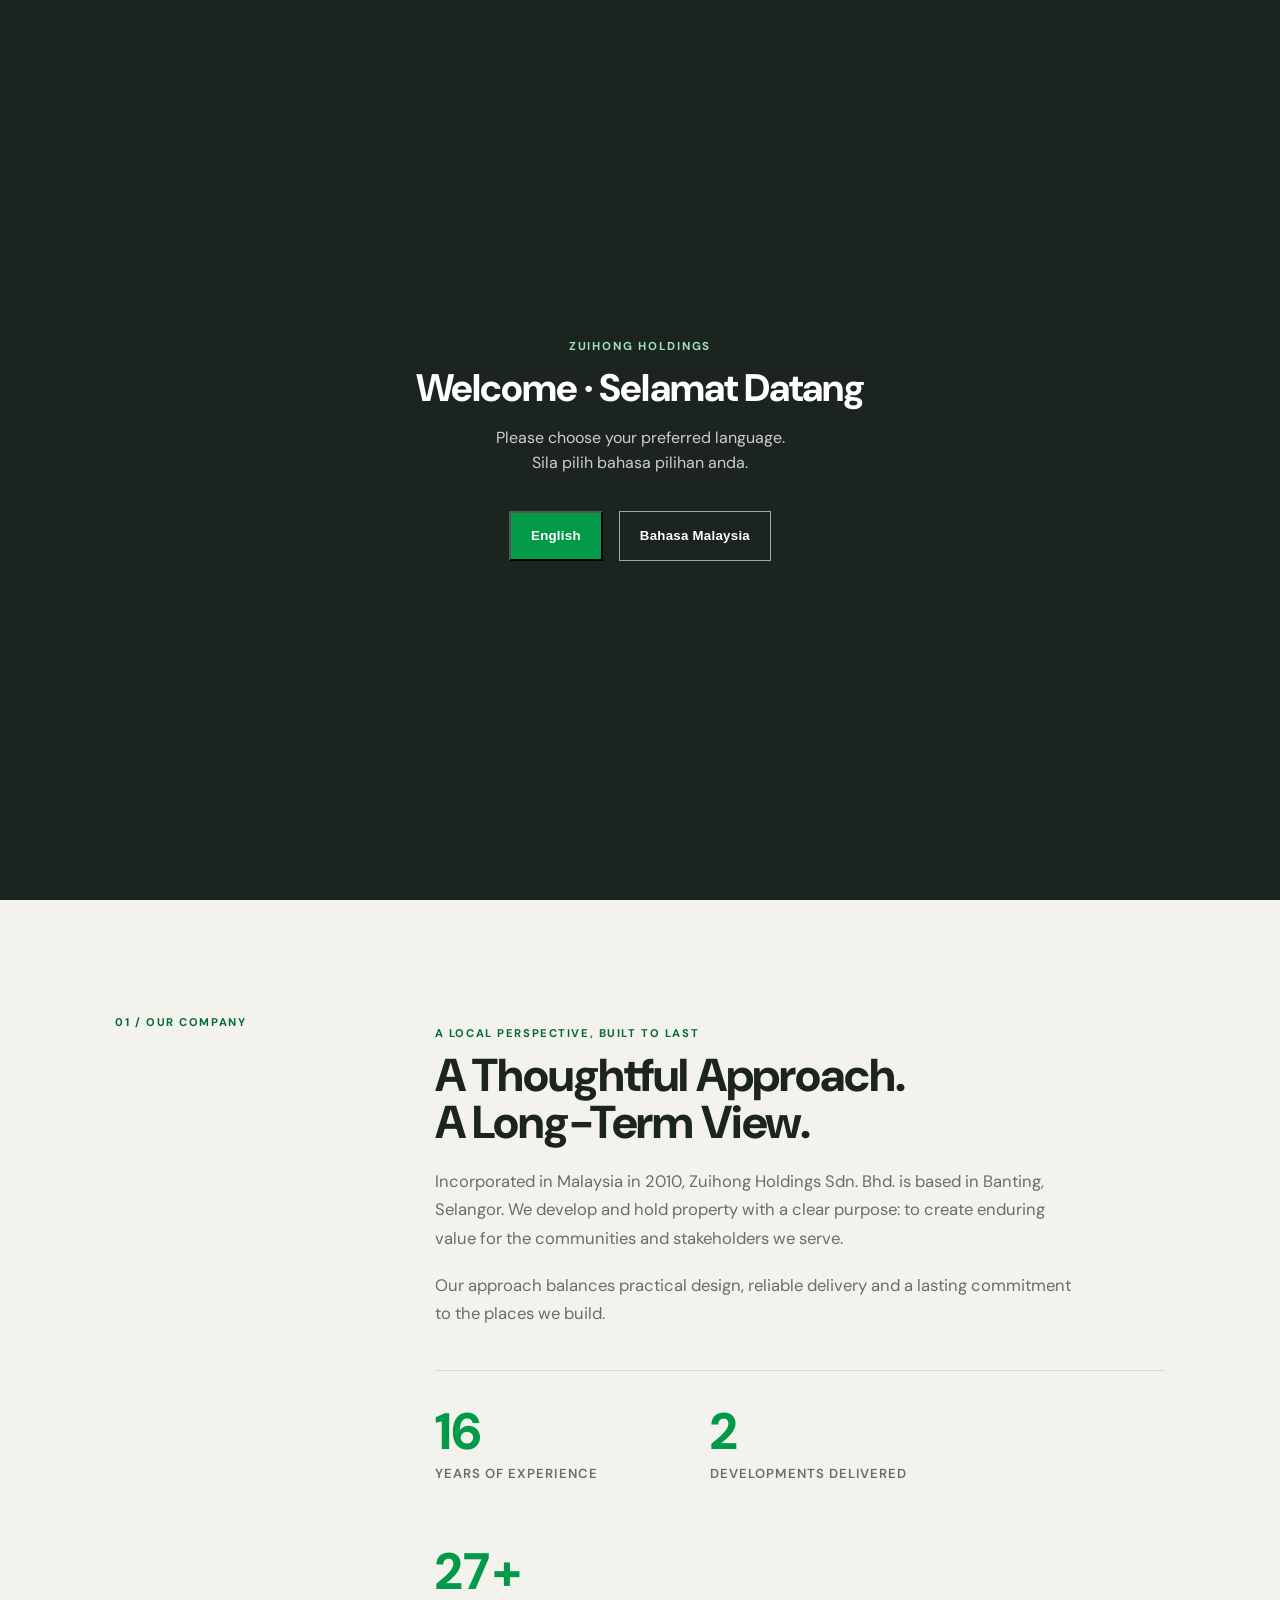
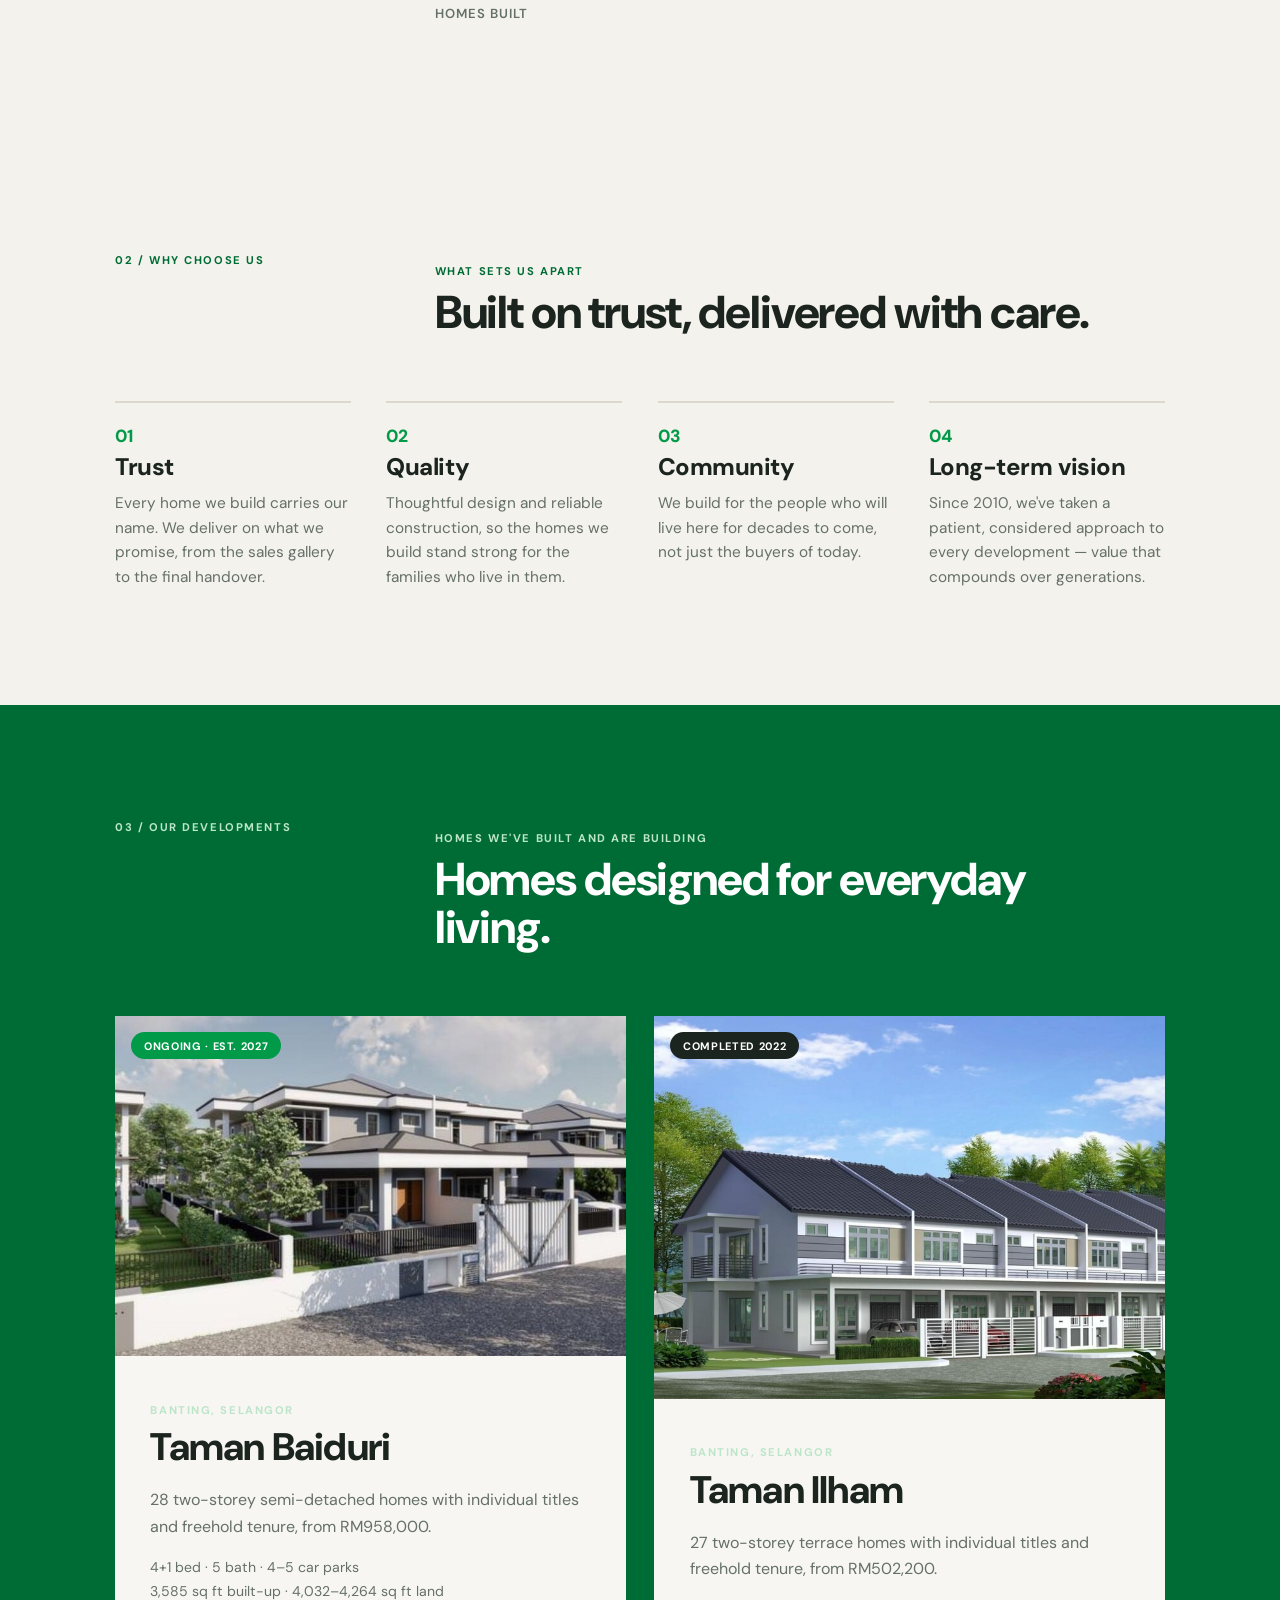
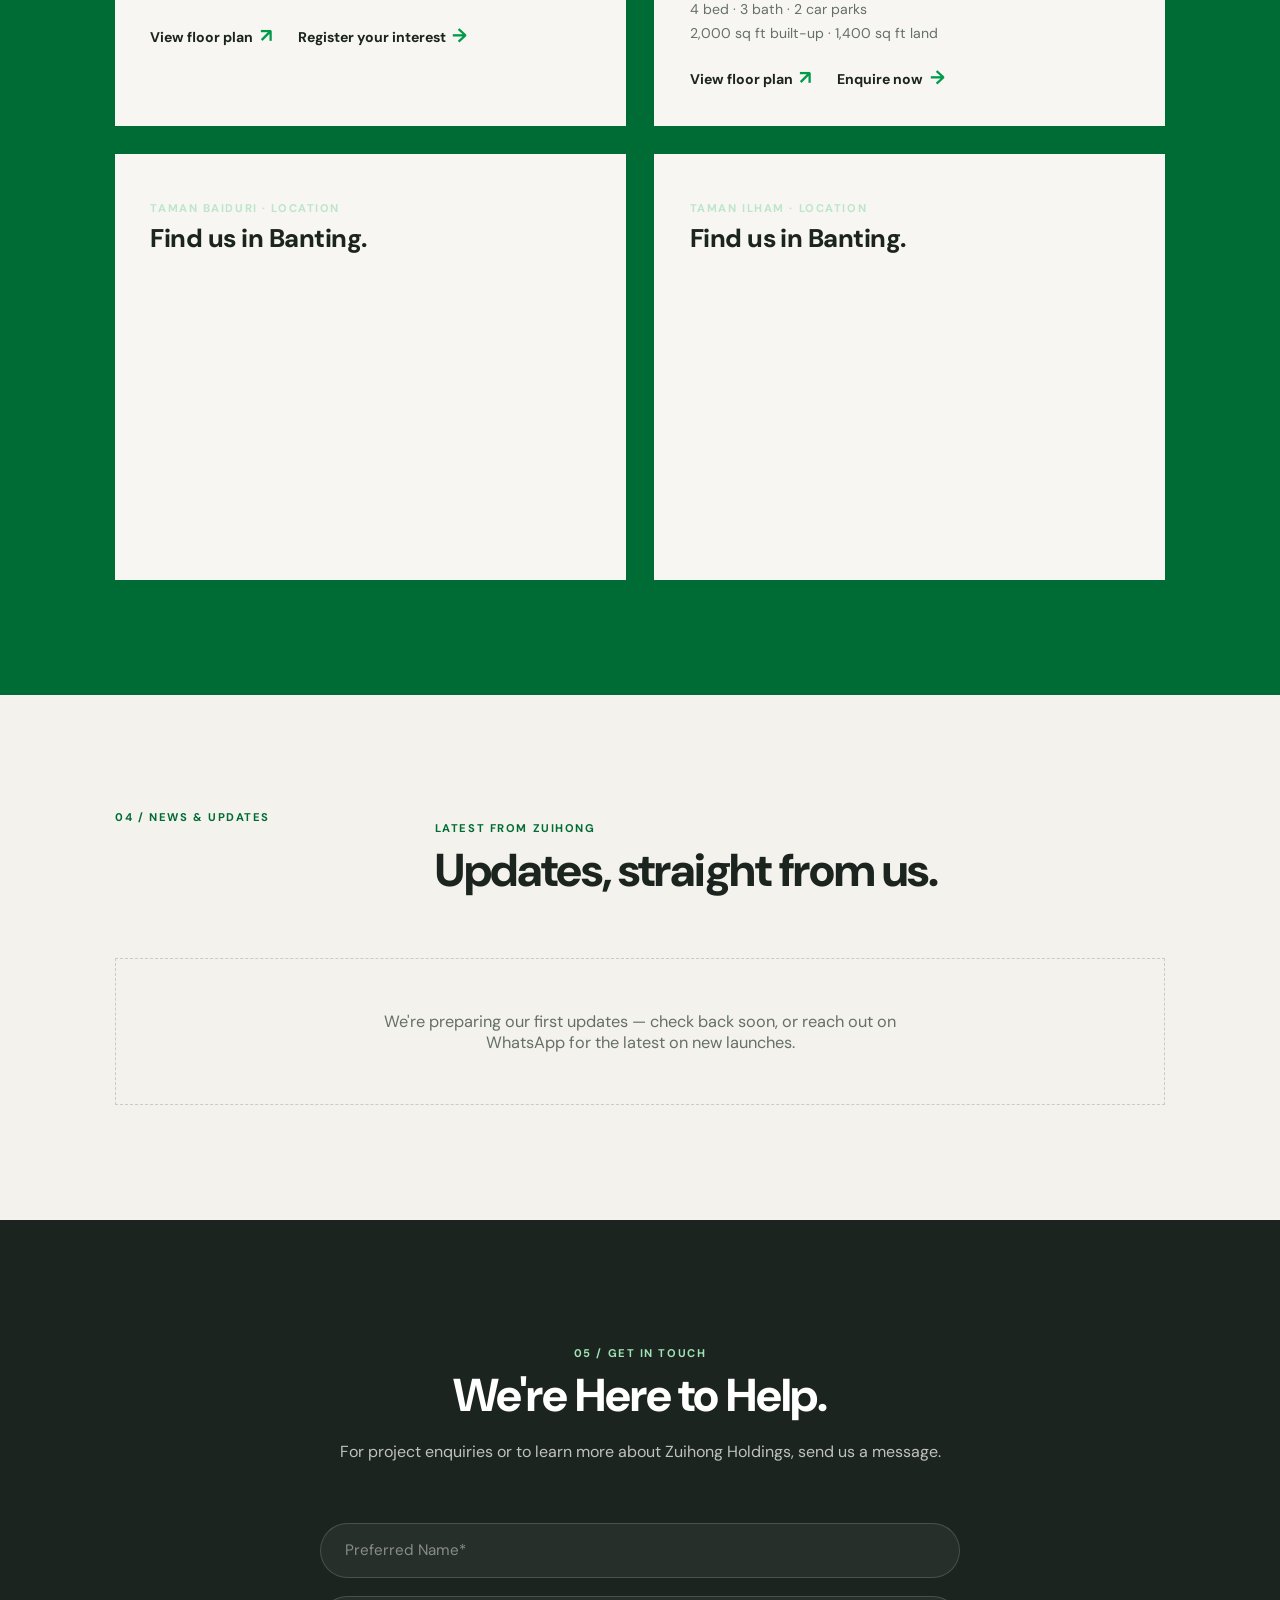
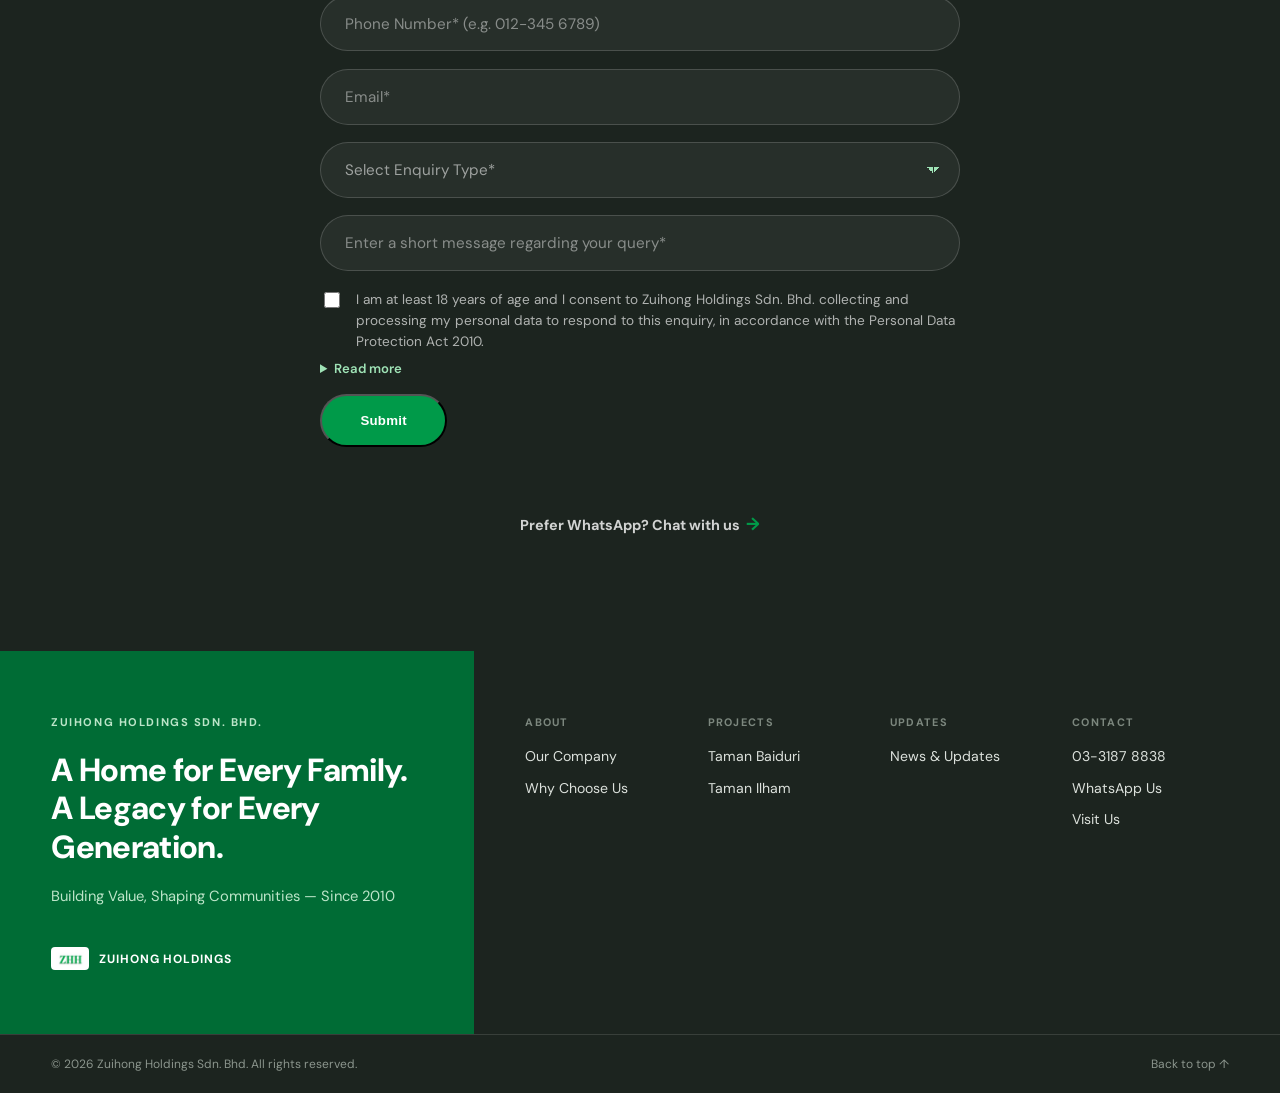
==== index.html @ 781547bd "Trim Banting from hero eyebrow, add Sdn Bhd to intro Co-Authored-By: Claude Sonnet 5 <noreply@anthro" ====
<!doctype html>
<html lang="en">
  <head>
    <meta charset="UTF-8" />
    <meta name="viewport" content="width=device-width, initial-scale=1.0" />
    <meta name="description" content="Zuihong Holdings Sdn. Bhd. — property development and investment holding in Banting, Selangor." />
    <title>Zuihong Holdings | Building Value, Shaping Communities</title>
    <link rel="preconnect" href="https://fonts.googleapis.com" />
    <link rel="preconnect" href="https://fonts.gstatic.com" crossorigin />
    <link href="https://fonts.googleapis.com/css2?family=DM+Sans:wght@400;500;600;700;800;900&display=swap" rel="stylesheet" />
    <link rel="stylesheet" href="styles.css" />
  </head>
  <body>
    <a class="skip-link" href="#main">Skip to content</a>

    <div id="lang-gate" class="lang-gate" hidden>
      <div class="lang-gate-box">
        <p class="lang-gate-eyebrow">Zuihong Holdings</p>
        <h2 class="lang-gate-title">Welcome · Selamat Datang</h2>
        <p class="lang-gate-sub">Please choose your preferred language.<br />Sila pilih bahasa pilihan anda.</p>
        <div class="lang-gate-actions">
          <button type="button" class="button button-solid" data-lang="en">English</button>
          <button type="button" class="button button-outline" data-lang="ms">Bahasa Malaysia</button>
        </div>
      </div>
    </div>

    <header class="site-header">
      <a class="brand" href="#home" aria-label="Zuihong Holdings home">
        <img src="zhh-logo.png" alt="ZHH" />
        <span>Zuihong Holdings<br /><small>Sdn. Bhd.</small></span>
      </a>
      <button class="menu-toggle" aria-label="Open navigation" aria-expanded="false">☰</button>
      <nav aria-label="Primary navigation">
        <a href="#about" data-i18n="nav.about">About</a>
        <a href="#why-us" data-i18n="nav.whyUs">Why Us</a>
        <a href="#projects" data-i18n="nav.projects">Projects</a>
        <a href="#news" data-i18n="nav.news">News</a>
        <a href="#contact" data-i18n="nav.contact">Contact</a>
        <div class="lang-switch" role="group" aria-label="Language">
          <button type="button" class="lang-btn is-active" data-lang="en">EN</button>
          <button type="button" class="lang-btn" data-lang="ms">BM</button>
        </div>
      </nav>
    </header>

    <main id="main">
      <section class="hero" id="home">
        <div class="hero-slides" aria-hidden="true"></div>
        <div class="hero-scrim"></div>
        <div class="hero-copy">
          <p class="eyebrow" data-i18n="hero.eyebrow">Selangor · Established 2010</p>
          <h1 data-i18n="hero.title">Building Value.<br />Shaping Communities.<br /><em>For Generations.</em></h1>
          <p class="intro" data-i18n="hero.intro">Zuihong Holdings Sdn Bhd is a Malaysian property development and investment holding company focused on places people are proud to call home.</p>
          <div class="hero-actions">
            <a class="button button-solid" href="#projects" data-i18n="hero.discoverMore">Discover more</a>
            <a class="text-link text-link-light" href="#contact" data-i18n="hero.talkToUs">Talk to us <span>→</span></a>
          </div>
        </div>
        <div class="hero-dots" role="tablist" aria-label="Hero slides"></div>
      </section>

      <section class="about section" id="about">
        <div class="section-label" data-i18n="about.sectionLabel">01 / Our company</div>
        <div class="about-content reveal">
          <p class="eyebrow" data-i18n="about.eyebrow">A local perspective, built to last</p>
          <h2 data-i18n="about.title">A Thoughtful Approach.<br />A Long-Term View.</h2>
          <div class="body-copy">
            <p data-i18n="about.p1">Incorporated in Malaysia in 2010, Zuihong Holdings Sdn. Bhd. is based in Banting, Selangor. We develop and hold property with a clear purpose: to create enduring value for the communities and stakeholders we serve.</p>
            <p data-i18n="about.p2">Our approach balances practical design, reliable delivery and a lasting commitment to the places we build.</p>
          </div>
          <div class="stats reveal">
            <div class="stat">
              <span class="stat-number" data-count-from="2010">0</span>
              <p data-i18n="stats.years">Years of experience</p>
            </div>
            <div class="stat">
              <span class="stat-number" data-target="2"></span>
              <p data-i18n="stats.developments">Developments delivered</p>
            </div>
            <div class="stat">
              <span class="stat-number" data-target="27">0</span><span class="stat-suffix">+</span>
              <p data-i18n="stats.homes">Homes built</p>
            </div>
          </div>
        </div>
      </section>

      <section class="why-us section" id="why-us">
        <div class="section-heading">
          <div class="section-label" data-i18n="whyUs.sectionLabel">02 / Why choose us</div>
          <div><p class="eyebrow" data-i18n="whyUs.eyebrow">What sets us apart</p><h2 data-i18n="whyUs.title">Built on trust, delivered with care.</h2></div>
        </div>
        <div class="pillars">
          <article class="pillar reveal">
            <span class="pillar-index">01</span>
            <h3 data-i18n="pillar.trust.title">Trust</h3>
            <p data-i18n="pillar.trust.desc">Every home we build carries our name. We deliver on what we promise, from the sales gallery to the final handover.</p>
          </article>
          <article class="pillar reveal">
            <span class="pillar-index">02</span>
            <h3 data-i18n="pillar.quality.title">Quality</h3>
            <p data-i18n="pillar.quality.desc">Thoughtful design and reliable construction, so the homes we build stand strong for the families who live in them.</p>
          </article>
          <article class="pillar reveal">
            <span class="pillar-index">03</span>
            <h3 data-i18n="pillar.community.title">Community</h3>
            <p data-i18n="pillar.community.desc">We build for the people who will live here for decades to come, not just the buyers of today.</p>
          </article>
          <article class="pillar reveal">
            <span class="pillar-index">04</span>
            <h3 data-i18n="pillar.vision.title">Long-term vision</h3>
            <p data-i18n="pillar.vision.desc">Since 2010, we've taken a patient, considered approach to every development — value that compounds over generations.</p>
          </article>
        </div>
      </section>

      <section class="projects section" id="projects">
        <div class="section-heading">
          <div class="section-label" data-i18n="projects.sectionLabel">03 / Our developments</div>
          <div><p class="eyebrow" data-i18n="projects.eyebrow">Homes we've built and are building</p><h2 data-i18n="projects.title">Homes designed for everyday living.</h2></div>
        </div>
        <div class="project-grid">
          <article class="project-card reveal" id="taman-baiduri">
            <div class="project-media">
              <img src="taman-baiduri-card.jpg" alt="Taman Baiduri two-storey semi-detached homes" />
              <span class="status-badge status-ongoing" data-i18n="baiduri.badge">Ongoing · Est. 2027</span>
            </div>
            <div class="project-info">
              <p class="eyebrow">Banting, Selangor</p>
              <h3>Taman Baiduri</h3>
              <p data-i18n="baiduri.desc">28 two-storey semi-detached homes with individual titles and freehold tenure, from RM958,000.</p>
              <ul class="project-specs">
                <li data-i18n="baiduri.spec1">4+1 bed · 5 bath · 4–5 car parks</li>
                <li data-i18n="baiduri.spec2">3,585 sq ft built-up · 4,032–4,264 sq ft land</li>
              </ul>
              <div class="project-links">
                <a class="text-link" href="taman-baiduri-floorplan.jpg" target="_blank" rel="noopener" data-i18n="baiduri.viewFloorPlan">View floor plan <span>↗</span></a>
                <a class="text-link" href="#contact" data-i18n="baiduri.register">Register your interest <span>→</span></a>
              </div>
            </div>
          </article>
          <article class="project-card reveal" id="taman-ilham">
            <div class="project-media">
              <img src="taman-ilham.jpg" alt="Taman Ilham two-storey terrace homes" />
              <span class="status-badge status-completed" data-i18n="ilham.badge">Completed 2022</span>
            </div>
            <div class="project-info">
              <p class="eyebrow">Banting, Selangor</p>
              <h3>Taman Ilham</h3>
              <p data-i18n="ilham.desc">27 two-storey terrace homes with individual titles and freehold tenure, from RM502,200.</p>
              <ul class="project-specs">
                <li data-i18n="ilham.spec1">4 bed · 3 bath · 2 car parks</li>
                <li data-i18n="ilham.spec2">2,000 sq ft built-up · 1,400 sq ft land</li>
              </ul>
              <div class="project-links">
                <a class="text-link" href="taman-ilham-floorplan.png" target="_blank" rel="noopener" data-i18n="ilham.viewFloorPlan">View floor plan <span>↗</span></a>
                <a class="text-link" href="#contact" data-i18n="ilham.enquire">Enquire now <span>→</span></a>
              </div>
            </div>
          </article>
        </div>
        <div class="project-locations">
          <div class="project-location reveal">
            <p class="eyebrow" data-i18n="location.baiduriLabel">Taman Baiduri · Location</p>
            <h3 data-i18n="location.findUs">Find us in Banting.</h3>
            <div class="map-embed">
              <iframe
                src="https://www.google.com/maps?q=Taman+Baiduri,+Banting,+Selangor,+Malaysia&output=embed"
                title="Map showing Taman Baiduri in Banting, Selangor"
                loading="lazy"
                referrerpolicy="no-referrer-when-downgrade"
              ></iframe>
            </div>
          </div>
          <div class="project-location reveal">
            <p class="eyebrow" data-i18n="location.ilhamLabel">Taman Ilham · Location</p>
            <h3 data-i18n="location.findUs">Find us in Banting.</h3>
            <div class="map-embed">
              <iframe
                src="https://www.google.com/maps?q=Taman+Ilham,+Banting,+Selangor,+Malaysia&output=embed"
                title="Map showing Taman Ilham in Banting, Selangor"
                loading="lazy"
                referrerpolicy="no-referrer-when-downgrade"
              ></iframe>
            </div>
          </div>
        </div>
      </section>

      <section class="news section" id="news">
        <div class="section-heading">
          <div class="section-label" data-i18n="news.sectionLabel">04 / News &amp; updates</div>
          <div><p class="eyebrow" data-i18n="news.eyebrow">Latest from Zuihong</p><h2 data-i18n="news.title">Updates, straight from us.</h2></div>
        </div>
        <div class="news-empty reveal">
          <p data-i18n="news.empty">We're preparing our first updates — check back soon, or reach out on WhatsApp for the latest on new launches.</p>
        </div>
      </section>

      <section class="contact-form-section section" id="contact">
        <div class="contact-heading reveal">
          <p class="eyebrow" data-i18n="contact.eyebrow">05 / Get in touch</p>
          <h2 data-i18n="contact.title">We're Here to Help.</h2>
          <p data-i18n="contact.p">For project enquiries or to learn more about Zuihong Holdings, send us a message.</p>
        </div>

        <form class="contact-form reveal" id="contact-form" action="https://formspree.io/f/mppzwggz" method="POST">
          <input type="text" name="_gotcha" class="form-hp" tabindex="-1" autocomplete="off" />
          <input type="hidden" name="_subject" value="New enquiry from zuihongholdings.com" />

          <input type="text" name="name" data-i18n-placeholder="form.name" placeholder="Preferred Name*" required />
          <input type="tel" name="phone" data-i18n-placeholder="form.phone" placeholder="Phone Number* (e.g. 012-345 6789)" required />
          <input type="email" name="email" data-i18n-placeholder="form.email" placeholder="Email*" required />
          <select name="enquiry_type" required>
            <option value="" disabled selected data-i18n="form.enquiryDefault">Select Enquiry Type*</option>
            <option data-i18n="form.enquiryGeneral">General Enquiry</option>
            <option>Taman Baiduri</option>
            <option>Taman Ilham</option>
            <option data-i18n="form.enquiryCareers">Careers</option>
            <option data-i18n="form.enquiryOther">Other</option>
          </select>
          <input type="text" name="message" data-i18n-placeholder="form.message" placeholder="Enter a short message regarding your query*" required />

          <label class="form-consent">
            <input type="checkbox" required />
            <span data-i18n="form.consent">I am at least 18 years of age and I consent to Zuihong Holdings Sdn. Bhd. collecting and processing my personal data to respond to this enquiry, in accordance with the Personal Data Protection Act 2010.</span>
          </label>
          <details class="form-consent-details">
            <summary data-i18n="form.readMore">Read more</summary>
            <p data-i18n="form.consentFull">Zuihong Holdings Sdn. Bhd. ("we", "us") collects the personal data you submit through this form — including your name, phone number, email address and enquiry details — solely to respond to your enquiry and, where relevant, to share updates about our developments. We do not sell or share your data with third parties for marketing purposes. You may withdraw consent or request access to, correction of, or deletion of your data at any time by contacting us via the details in this website's footer.</p>
          </details>

          <button type="submit" class="button button-solid" data-i18n="form.submit">Submit</button>
          <p class="form-status" role="status" aria-live="polite"></p>
        </form>

        <a class="whatsapp-alt" href="https://wa.me/60108396353" target="_blank" rel="noopener" data-i18n="form.preferWhatsapp">Prefer WhatsApp? Chat with us <span>→</span></a>
      </section>
    </main>
    <footer class="site-footer">
      <div class="footer-top">
        <div class="footer-brand">
          <p class="footer-eyebrow">Zuihong Holdings Sdn. Bhd.</p>
          <h2 class="footer-tagline" data-i18n="footer.tagline">A Home for Every Family.<br />A Legacy for Every Generation.</h2>
          <p class="footer-sub" data-i18n="footer.sub">Building Value, Shaping Communities — Since 2010</p>
          <div class="footer-logo">
            <img src="zhh-logo.png" alt="ZHH" />
            <span>Zuihong Holdings</span>
          </div>
        </div>
        <div class="footer-links" role="navigation" aria-label="Footer navigation">
          <div class="footer-col">
            <p class="footer-col-title" data-i18n="footer.col.about">About</p>
            <a href="#about" data-i18n="footer.link.company">Our Company</a>
            <a href="#why-us" data-i18n="footer.link.whyUs">Why Choose Us</a>
          </div>
          <div class="footer-col">
            <p class="footer-col-title" data-i18n="footer.col.projects">Projects</p>
            <a href="#taman-baiduri">Taman Baiduri</a>
            <a href="#taman-ilham">Taman Ilham</a>
          </div>
          <div class="footer-col">
            <p class="footer-col-title" data-i18n="footer.col.updates">Updates</p>
            <a href="#news" data-i18n="footer.link.news">News &amp; Updates</a>
          </div>
          <div class="footer-col">
            <p class="footer-col-title" data-i18n="footer.col.contact">Contact</p>
            <a href="tel:+60331878838">03-3187 8838</a>
            <a href="https://wa.me/60108396353" target="_blank" rel="noopener" data-i18n="footer.link.whatsapp">WhatsApp Us</a>
            <a href="https://www.google.com/maps/search/?api=1&query=49A%2C+Jalan+Mulia%2C+Taman+Mulia%2C+42700+Banting%2C+Selangor" target="_blank" rel="noopener" data-i18n="footer.link.visit">Visit Us</a>
          </div>
        </div>
      </div>
      <div class="footer-bottom">
        <span>© <span id="year"></span> <span data-i18n="footer.rights">Zuihong Holdings Sdn. Bhd. All rights reserved.</span></span>
        <a href="#home" data-i18n="footer.backToTop">Back to top ↑</a>
      </div>
    </footer>
    <script src="translations.js"></script>
    <script src="script.js"></script>
  </body>
</html>
---- styles.css ----
:root { --green: #009a49; --deep-green: #006c35; --ink: #1c241f; --muted: #657068; --cream: #f4f2ec; --white: #fff; }
* { box-sizing: border-box; }
html { scroll-behavior: smooth; }
body { margin: 0; color: var(--ink); background: var(--cream); font-family: "DM Sans", sans-serif; }
a { color: inherit; text-decoration: none; }
.skip-link { position: fixed; left: 1rem; top: -5rem; background: var(--ink); color: white; padding: .75rem; z-index: 10; } .skip-link:focus { top: 1rem; }
.lang-gate { position: fixed; inset: 0; z-index: 100; display: flex; align-items: center; justify-content: center; padding: 1.4rem; background: var(--ink); opacity: 1; transition: opacity .3s ease; }
.lang-gate[hidden] { display: none; }
.lang-gate.is-hidden { opacity: 0; pointer-events: none; }
.lang-gate-box { width: 100%; max-width: 460px; text-align: center; color: white; }
.lang-gate-eyebrow { text-transform: uppercase; font-size: .72rem; letter-spacing: .16em; font-weight: 700; color: #9fe3b6; margin: 0 0 .9rem; }
.lang-gate-title { font-family: "DM Sans", sans-serif; font-weight: 800; font-size: clamp(1.8rem, 4vw, 2.4rem); margin: 0 0 1rem; }
.lang-gate-sub { color: rgba(255, 255, 255, .78); line-height: 1.6; margin: 0 0 2.2rem; }
.lang-gate-actions { display: flex; flex-wrap: wrap; gap: 1rem; justify-content: center; }
.lang-gate .button-outline { color: white; border-color: rgba(255, 255, 255, .6); }
.lang-gate .button-outline:hover { background: white; color: var(--ink); }
.site-header { height: 88px; display: flex; align-items: center; justify-content: space-between; padding: 0 clamp(1.4rem, 5vw, 5.5rem); background: var(--cream); }
.brand { display: flex; align-items: center; gap: .72rem; text-transform: uppercase; font-size: .75rem; font-weight: 700; line-height: 1.1; letter-spacing: .08em; }
.brand img { width: 68px; height: auto; mix-blend-mode: multiply; }.brand small { color: var(--muted); font-size: .65rem; letter-spacing: .12em; }
nav { display: flex; align-items: center; gap: clamp(1.1rem, 2.4vw, 2.25rem); font-size: .88rem; font-weight: 600; } nav a { border-bottom: 2px solid transparent; padding: .35rem 0; white-space: nowrap; } nav a:hover { border-color: var(--green); color: var(--deep-green); }
.lang-switch { display: flex; gap: .3rem; padding: .2rem; border: 1px solid #dcd8cc; border-radius: 999px; }
.lang-btn { border: 0; background: none; padding: .3rem .7rem; border-radius: 999px; font-size: .72rem; font-weight: 700; letter-spacing: .04em; color: var(--muted); cursor: pointer; transition: background .2s, color .2s; }
.lang-btn:hover { color: var(--deep-green); }
.lang-btn.is-active { background: var(--green); color: white; }
.menu-toggle { display: none; border: 0; background: none; font-size: 1.45rem; }
.hero { position: relative; display: flex; align-items: center; min-height: calc(100vh - 88px); overflow: hidden; background: #12160f; isolation: isolate; }
.hero-slides { position: absolute; inset: 0; z-index: -2; }
.hero-slide { position: absolute; inset: 0; background-position: center; background-size: cover; opacity: 0; transition: opacity 1.5s ease-in-out, transform 8s linear; transform: scale(1); }
.hero-slide.is-active { opacity: 1; transform: scale(1.07); }
.hero-scrim { position: absolute; inset: 0; z-index: -1; background: linear-gradient(90deg, rgba(8, 18, 11, .82) 0%, rgba(8, 18, 11, .62) 42%, rgba(8, 18, 11, .28) 75%, rgba(8, 18, 11, .34) 100%); }
.hero-dots { position: absolute; left: 50%; bottom: 2.1rem; transform: translateX(-50%); display: flex; gap: .6rem; z-index: 2; }
.hero-dot { width: 9px; height: 9px; padding: 0; border: 0; border-radius: 50%; background: rgba(255, 255, 255, .42); cursor: pointer; transition: background .25s, width .25s, border-radius .25s; }
.hero-dot:hover { background: rgba(255, 255, 255, .7); }
.hero-dot.is-active { width: 26px; border-radius: 5px; background: var(--green); }
.hero-copy { position: relative; z-index: 1; max-width: 780px; padding: clamp(4rem, 9vw, 8.5rem) clamp(1.4rem, 7vw, 7rem); color: white; }
.hero-copy .eyebrow { color: #9fe3b6; }
.hero-copy h1 { color: white; text-shadow: 0 2px 26px rgba(0, 0, 0, .38); }
.hero-copy .intro { color: rgba(255, 255, 255, .88); }
.eyebrow,.section-label { color: var(--deep-green); text-transform: uppercase; font-size: .7rem; letter-spacing: .14em; font-weight: 700; }
h1,h2,h3 { font-family: "DM Sans", sans-serif; font-weight: 800; margin: .65rem 0 1.2rem; line-height: 1.04; }h1 { font-size: clamp(2.8rem, 5vw, 5.2rem); letter-spacing: -.03em; } h1 em { color: var(--green); font-style: normal; font-weight: 800; }.hero-copy h1 em { color: #6ee79b; }h2 { font-size: clamp(2.1rem, 3.6vw, 3.8rem); letter-spacing: -.025em; max-width: 700px; }h3 { font-size: clamp(1.85rem, 3vw, 3.2rem); letter-spacing: -.02em; }
.intro { max-width: 490px; color: var(--muted); font-size: 1.06rem; line-height: 1.65; }.hero-actions { display: flex; align-items: center; gap: 1.65rem; margin-top: 2rem; }.button { display: inline-block; padding: .95rem 1.25rem; font-size: .83rem; font-weight: 700; letter-spacing: .02em; }.button-solid { color: white; background: var(--green); transition: background .2s, transform .2s; }.button-solid:hover { background: var(--deep-green); transform: translateY(-2px); }
.button-outline { color: var(--ink); background: transparent; border: 1.5px solid var(--ink); transition: background .2s, color .2s; }
.button-outline:hover { background: var(--ink); color: white; }.text-link { display: inline-block; font-weight: 700; font-size: .88rem; }.text-link span { color: var(--green); font-size: 1.2rem; padding-left: .2rem; }
.hero .button-solid { border-radius: 999px; padding: 1.05rem 2.1rem; box-shadow: 0 10px 30px rgba(0, 108, 53, .35); }
.text-link-light { color: white; }.text-link-light span { color: #9fe3b6; }
@media (prefers-reduced-motion: reduce) { .hero-slide, .hero-slide.is-active { transition: opacity .4s linear; transform: none; } }
.section { padding: clamp(4.7rem, 9vw, 9rem) clamp(1.4rem, 9vw, 10rem); }.about { display: grid; grid-template-columns: .65fr 1.65fr; gap: 2rem; }.about-content { max-width: 840px; }.body-copy { max-width: 640px; color: var(--muted); line-height: 1.72; font-size: 1.04rem; }.body-copy p + p { margin-top: 1.15rem; }
.stats { display: flex; flex-wrap: wrap; gap: clamp(2rem, 5vw, 4rem); margin-top: 2.6rem; padding-top: 2.2rem; border-top: 1px solid #dcd8cc; }
.stat { display: flex; align-items: baseline; flex-wrap: wrap; gap: 0 .15rem; }
.stat-number, .stat-suffix { font-family: "DM Sans", sans-serif; font-weight: 800; font-size: clamp(2.4rem, 4vw, 3.2rem); color: var(--green); line-height: 1; }
.stat p { flex-basis: 100%; margin: .5rem 0 0; color: var(--muted); font-size: .82rem; text-transform: uppercase; letter-spacing: .08em; font-weight: 600; }

.reveal { opacity: 0; transform: translateY(28px); transition: opacity .7s ease, transform .7s ease; }
.reveal.is-visible { opacity: 1; transform: translateY(0); }
.pillars .reveal:nth-child(2) { transition-delay: .08s; }
.pillars .reveal:nth-child(3) { transition-delay: .16s; }
.pillars .reveal:nth-child(4) { transition-delay: .24s; }
.project-grid .reveal:nth-child(2) { transition-delay: .12s; }
@media (prefers-reduced-motion: reduce) { .reveal { opacity: 1; transform: none; transition: none; } }
.why-us .pillars { display: grid; grid-template-columns: repeat(4, 1fr); gap: 2.2rem; }.pillar { border-top: 2px solid #dcd8cc; padding-top: 1.4rem; }.pillar-index { color: var(--green); font-family: "DM Sans", sans-serif; font-size: 1.1rem; font-weight: 800; }.pillar h3 { font-size: 1.5rem; margin: .5rem 0 .7rem; }.pillar p { color: var(--muted); line-height: 1.6; font-size: .96rem; margin: 0; }

.projects { background: var(--deep-green); color: white; }.projects .section-label,.projects .eyebrow { color: #bce5c9; }.section-heading { display: grid; grid-template-columns: .65fr 1.65fr; gap: 2rem; margin-bottom: 2.8rem; }
.project-grid { display: grid; grid-template-columns: repeat(2, 1fr); gap: 1.8rem; }
.project-card { display: flex; flex-direction: column; background: #f7f6f2; color: var(--ink); }
.project-media { position: relative; aspect-ratio: 3 / 2; }
.project-media img { width: 100%; height: 100%; object-fit: cover; object-position: center 42%; display: block; }
.project-media-placeholder { display: flex; align-items: center; justify-content: center; background: repeating-linear-gradient(135deg, #e7e4da, #e7e4da 12px, #ddd9cc 12px, #ddd9cc 24px); }
.project-media-placeholder span:not(.status-badge) { color: var(--muted); font-size: .85rem; font-weight: 600; letter-spacing: .04em; text-transform: uppercase; }
.status-badge { position: absolute; top: 1rem; left: 1rem; padding: .4rem .8rem; border-radius: 999px; font-size: .68rem; font-weight: 700; letter-spacing: .06em; text-transform: uppercase; }
.status-ongoing { background: var(--green); color: white; }
.status-completed { background: var(--ink); color: white; }
.project-info { padding: clamp(1.6rem, 3vw, 2.2rem); }
.project-info > p:not(.eyebrow) { color: var(--muted); line-height: 1.65; }
.project-specs { list-style: none; margin: 0 0 1.2rem; padding: 0; color: var(--muted); font-size: .88rem; line-height: 1.7; }
.project-links { display: flex; flex-wrap: wrap; gap: 1.6rem; }
.project-locations { display: grid; grid-template-columns: repeat(2, 1fr); gap: 1.8rem; margin-top: 1.8rem; }
.project-location { background: #f7f6f2; color: var(--ink); padding: clamp(1.6rem, 3vw, 2.2rem); }
.project-location h3 { font-size: 1.6rem; margin: .4rem 0 1.2rem; }
.map-embed { position: relative; padding-top: 62%; overflow: hidden; }
.map-embed iframe { position: absolute; inset: 0; width: 100%; height: 100%; border: 0; }
@media (max-width: 760px) { .project-locations { grid-template-columns: 1fr; } .map-embed { padding-top: 66%; } }

.news .news-empty { border: 1px dashed #cfcabb; padding: clamp(2rem, 4vw, 3.2rem); text-align: center; }
.news .news-empty p { margin: 0; color: var(--muted); font-size: 1.02rem; max-width: 520px; margin-inline: auto; }
.contact-form-section { background: var(--ink); display: flex; flex-direction: column; align-items: center; text-align: center; }
.contact-heading { max-width: 620px; }
.contact-heading .eyebrow { color: #9fe3b6; }
.contact-heading h2 { color: white; }
.contact-heading p:not(.eyebrow) { color: rgba(255,255,255,.72); line-height: 1.65; }
.contact-form { width: 100%; max-width: 640px; margin-top: 2.6rem; display: flex; flex-direction: column; gap: 1.1rem; text-align: left; }
.contact-form .form-hp { position: absolute; left: -9999px; width: 1px; height: 1px; opacity: 0; }
.contact-form input[type="text"], .contact-form input[type="tel"], .contact-form input[type="email"], .contact-form select {
  width: 100%; padding: 1.05rem 1.5rem; border-radius: 999px; border: 1px solid rgba(255,255,255,.16);
  background: rgba(255,255,255,.05); color: white; font-family: inherit; font-size: .95rem; appearance: none;
}
.contact-form select { background-image: linear-gradient(45deg, transparent 50%, #9fe3b6 50%), linear-gradient(135deg, #9fe3b6 50%, transparent 50%); background-position: calc(100% - 1.6rem) center, calc(100% - 1.2rem) center; background-size: 6px 6px; background-repeat: no-repeat; color: rgba(255,255,255,.55); }
.contact-form select:has(option:checked:not([value=""])) { color: white; }
.contact-form input::placeholder { color: rgba(255,255,255,.45); }
.contact-form input:focus, .contact-form select:focus { outline: none; border-color: var(--green); background: rgba(255,255,255,.08); }
.form-consent { display: flex; align-items: flex-start; gap: .8rem; color: rgba(255,255,255,.65); font-size: .85rem; line-height: 1.55; cursor: pointer; }
.form-consent input { margin-top: .2rem; width: 16px; height: 16px; accent-color: var(--green); flex-shrink: 0; }
.form-consent-details { margin-top: -.6rem; color: rgba(255,255,255,.5); font-size: .82rem; }
.form-consent-details summary { color: #9fe3b6; cursor: pointer; font-weight: 600; }
.form-consent-details p { line-height: 1.6; margin: .8rem 0 0; }
.contact-form .button-solid { border-radius: 999px; align-self: flex-start; padding: 1.05rem 2.4rem; }
.form-status { margin: 0; font-size: .88rem; min-height: 1.2em; }
.form-status.is-success { color: #6ee79b; }
.form-status.is-error { color: #ff9b8a; }
.whatsapp-alt { margin-top: 2rem; color: rgba(255,255,255,.8); font-weight: 700; font-size: .9rem; }
.whatsapp-alt span { color: var(--green); font-size: 1.1rem; padding-left: .2rem; }
.whatsapp-alt:hover { color: white; }
@media (max-width: 760px) { .contact-form .button-solid { align-self: stretch; text-align: center; } }
.site-footer { background: var(--ink); }
.footer-top { display: grid; grid-template-columns: 1fr 1.7fr; }
.footer-brand { background: var(--deep-green); color: white; padding: clamp(2.6rem, 5vw, 4rem) clamp(1.4rem, 4vw, 3.5rem); display: flex; flex-direction: column; }
.footer-eyebrow { text-transform: uppercase; font-size: .7rem; letter-spacing: .14em; font-weight: 700; color: #bce5c9; margin: 0 0 1.4rem; }
.footer-tagline { font-family: "DM Sans", sans-serif; font-weight: 800; font-size: clamp(1.5rem, 2.6vw, 2rem); line-height: 1.2; letter-spacing: -.02em; margin: 0 0 1.2rem; }
.footer-sub { color: #bce5c9; font-size: .92rem; line-height: 1.5; margin: 0; }
.footer-logo { display: flex; align-items: center; gap: .6rem; margin-top: auto; padding-top: 2.5rem; text-transform: uppercase; font-size: .75rem; font-weight: 700; letter-spacing: .08em; }
.footer-logo img { width: 38px; height: auto; background: white; padding: .3rem; border-radius: 4px; }
.footer-links { padding: clamp(2.6rem, 5vw, 4rem) clamp(1.4rem, 4vw, 3.5rem); display: grid; grid-template-columns: repeat(4, 1fr); gap: 1.6rem; }
.footer-col { display: flex; flex-direction: column; gap: .85rem; }
.footer-col-title { color: #7c877e; text-transform: uppercase; font-size: .68rem; letter-spacing: .12em; font-weight: 700; margin: 0 0 .3rem; }
.footer-links a { color: #dce1dc; font-size: .88rem; }
.footer-links a:hover { color: white; }
.footer-bottom { display: flex; justify-content: space-between; align-items: center; flex-wrap: wrap; gap: .8rem; padding: 1.3rem clamp(1.4rem, 4vw, 3.5rem); border-top: 1px solid rgba(255,255,255,.12); color: #8b958d; font-size: .75rem; }
.footer-bottom a:hover { color: white; }
@media (max-width: 900px) { .footer-top { grid-template-columns: 1fr; } .footer-links { grid-template-columns: repeat(2, 1fr); } }
@media (max-width: 520px) { .footer-links { grid-template-columns: 1fr 1fr; gap: 1.6rem 1rem; } }
@media (max-width: 760px) { .site-header { height: 74px; }.brand span { display: none; }.brand img { width: 61px; } .menu-toggle { display: block; } nav { display: none; position: absolute; top: 74px; right: 1rem; left: 1rem; z-index: 5; padding: 1rem; background: white; box-shadow: 0 15px 35px rgba(0,0,0,.13); flex-direction: column; gap: .35rem; } nav.open { display: flex; } .hero { min-height: calc(100vh - 74px); }.hero-copy { padding: 5rem 1.4rem 6rem; }.hero-scrim { background: linear-gradient(180deg, rgba(8, 18, 11, .55) 0%, rgba(8, 18, 11, .72) 55%, rgba(8, 18, 11, .8) 100%); }.hero-dots { bottom: 1.6rem; }.hero-actions { flex-wrap: wrap; gap: 1.2rem; }.about,.section-heading { grid-template-columns: 1fr; gap: 1rem; }.section { padding: 4.3rem 1.4rem; }.contact { grid-template-columns: 1fr; }.contact-photo { min-height: 330px; }.contact-content { padding: 4.3rem 1.4rem; } .footer-bottom { flex-direction: column; align-items: flex-start; } .why-us .pillars { grid-template-columns: 1fr 1fr; gap: 1.8rem 1.4rem; } .project-grid { grid-template-columns: 1fr; } .lang-switch { align-self: flex-start; margin-top: .3rem; } }
@media (max-width: 520px) { .why-us .pillars { grid-template-columns: 1fr; } }
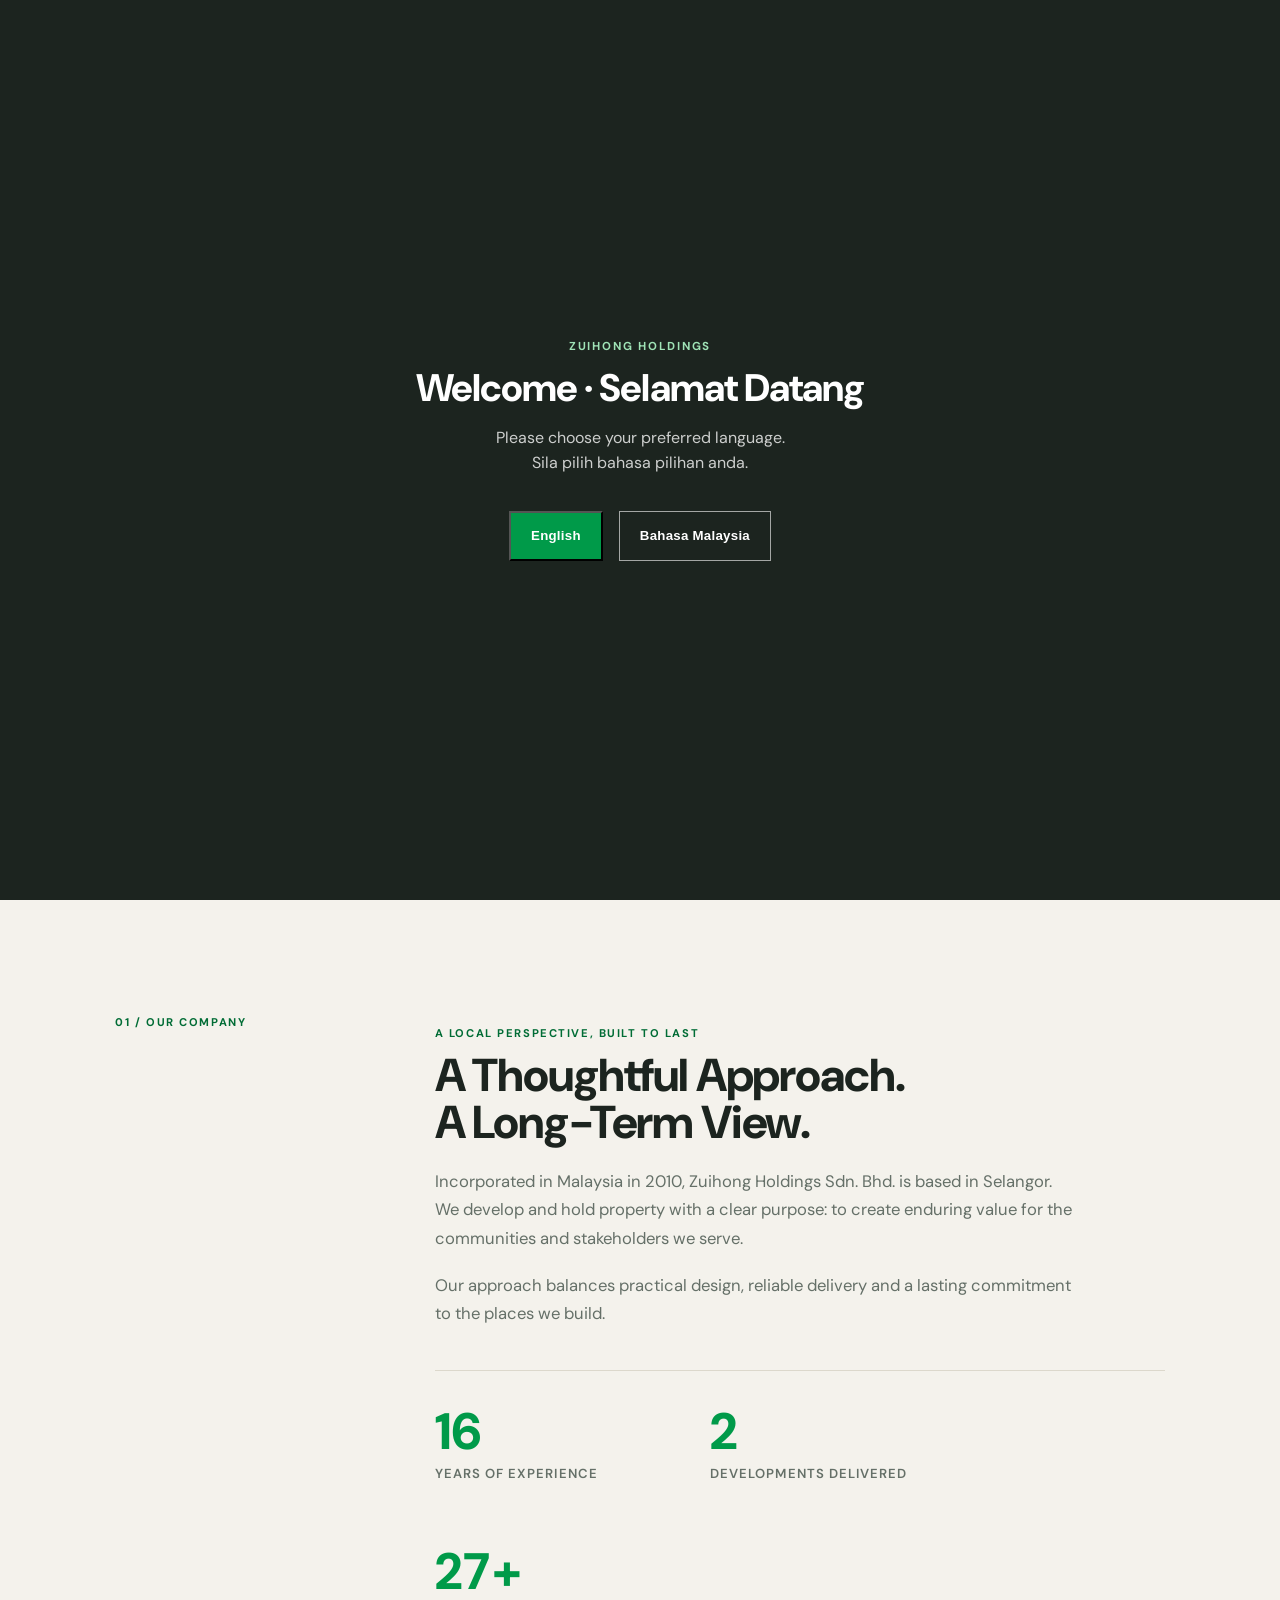
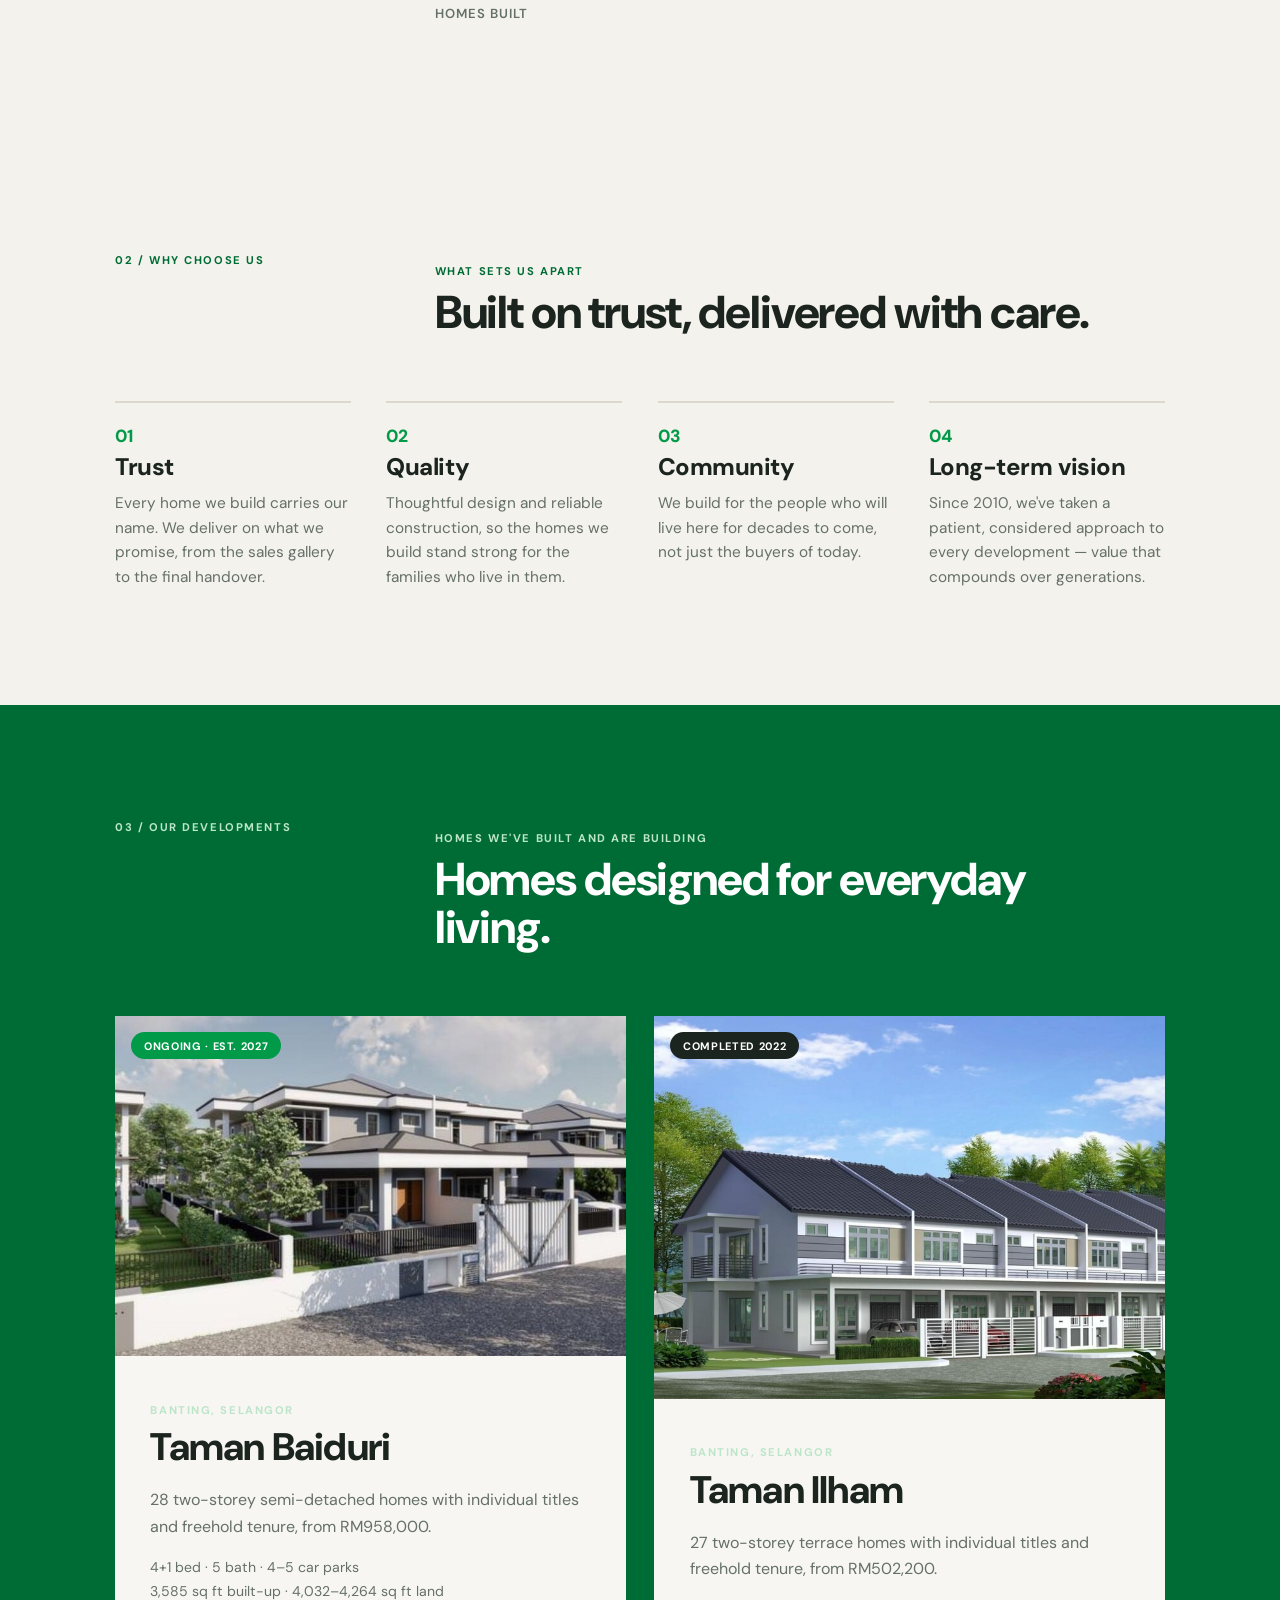
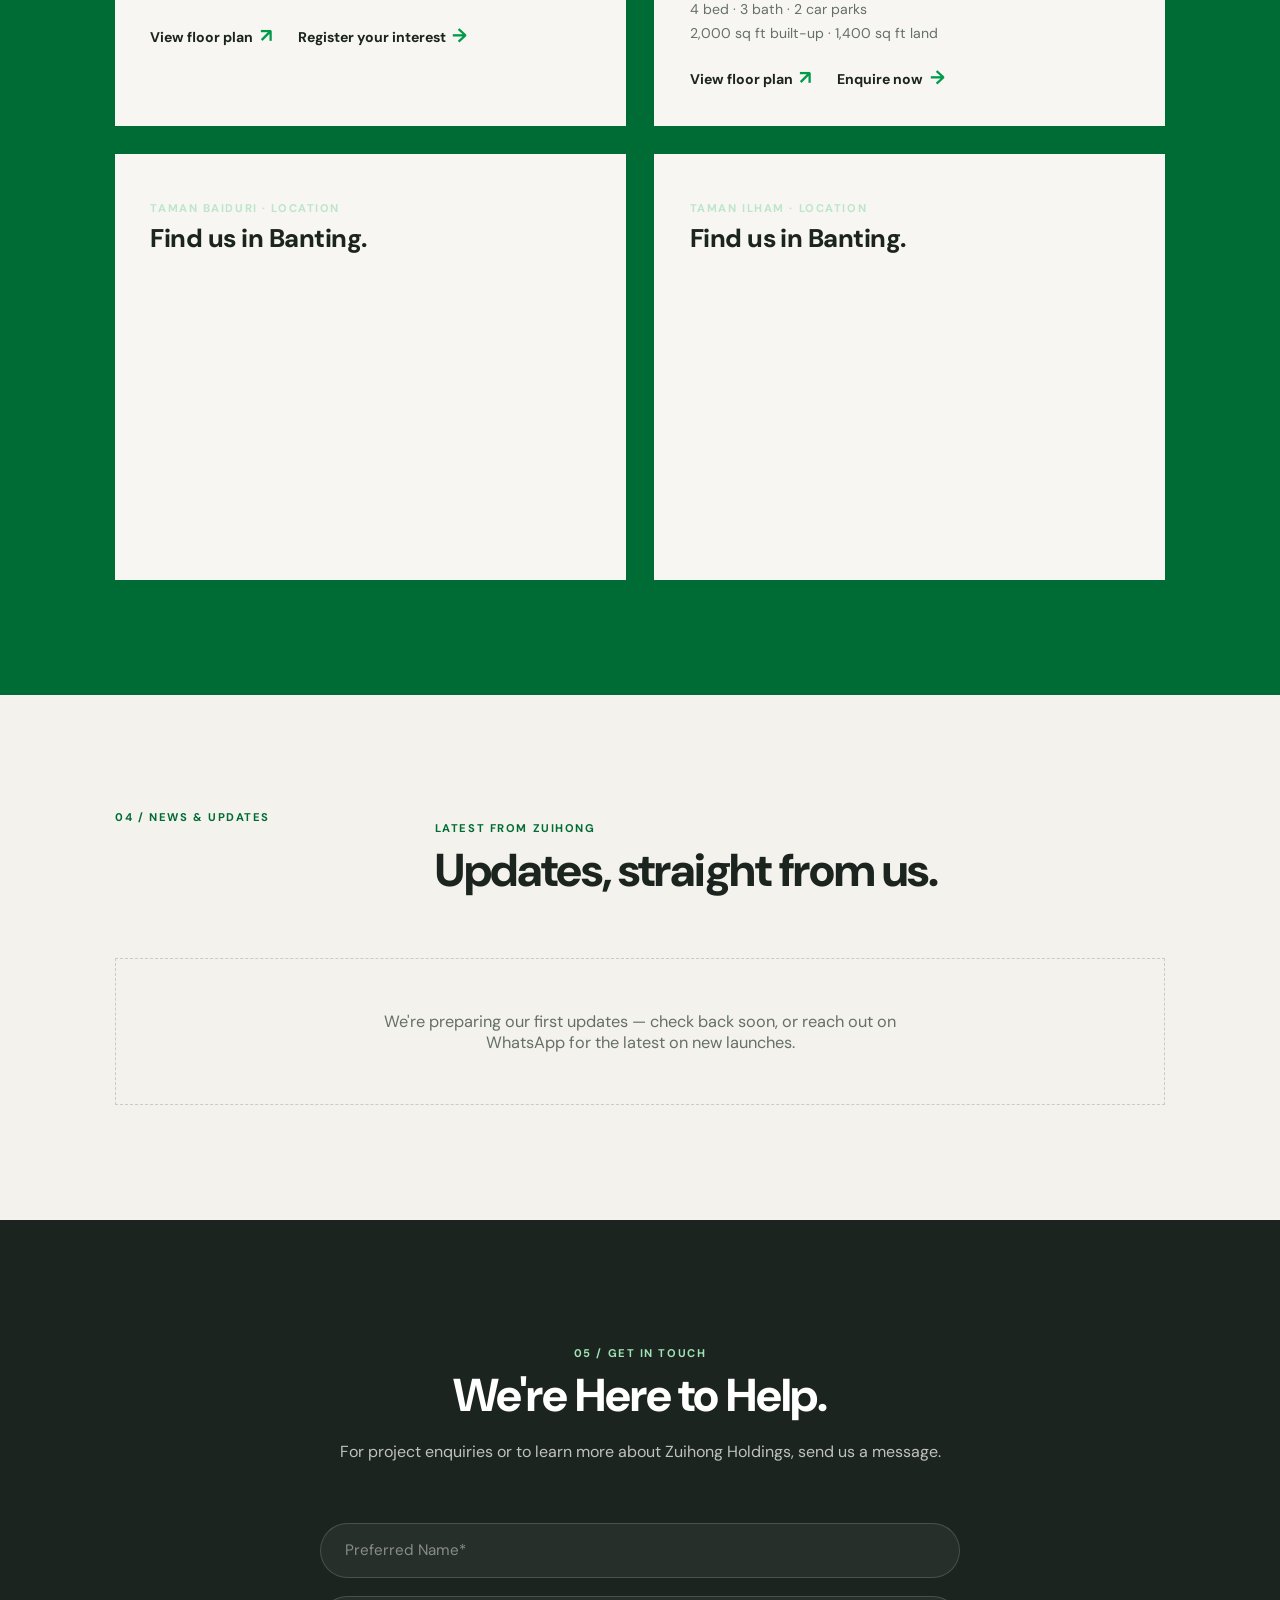
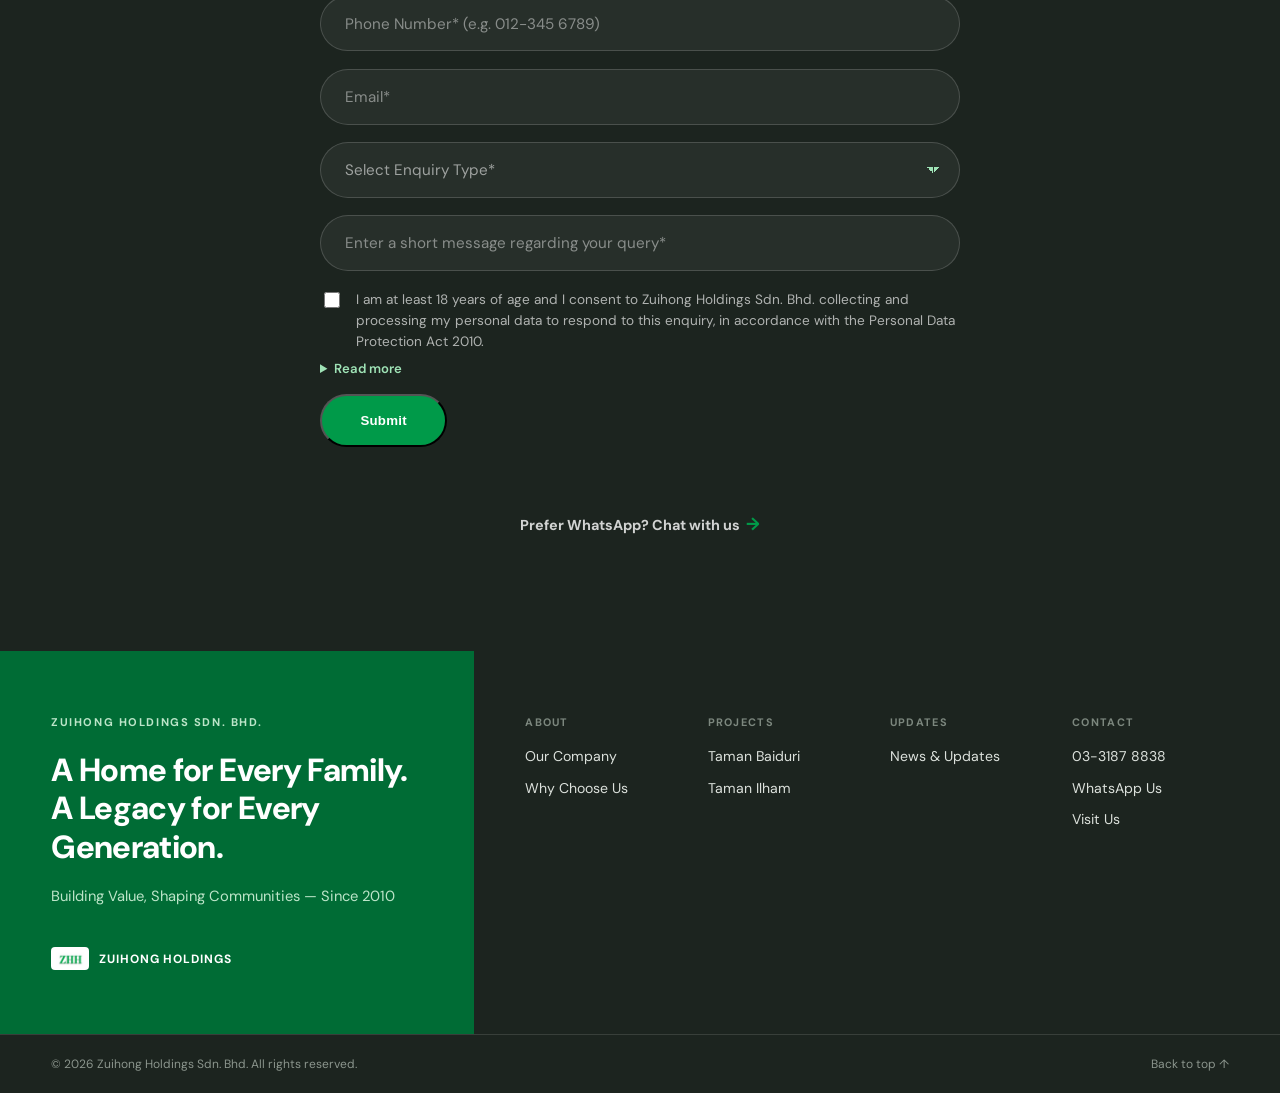
==== commit 40d87fb5: "Remove Banting from the About section location line" ====
--- a/index.html
+++ b/index.html
@@ -66,7 +66,7 @@
           <p class="eyebrow" data-i18n="about.eyebrow">A local perspective, built to last</p>
           <h2 data-i18n="about.title">A Thoughtful Approach.<br />A Long-Term View.</h2>
           <div class="body-copy">
-            <p data-i18n="about.p1">Incorporated in Malaysia in 2010, Zuihong Holdings Sdn. Bhd. is based in Banting, Selangor. We develop and hold property with a clear purpose: to create enduring value for the communities and stakeholders we serve.</p>
+            <p data-i18n="about.p1">Incorporated in Malaysia in 2010, Zuihong Holdings Sdn. Bhd. is based in Selangor. We develop and hold property with a clear purpose: to create enduring value for the communities and stakeholders we serve.</p>
             <p data-i18n="about.p2">Our approach balances practical design, reliable delivery and a lasting commitment to the places we build.</p>
           </div>
           <div class="stats reveal">
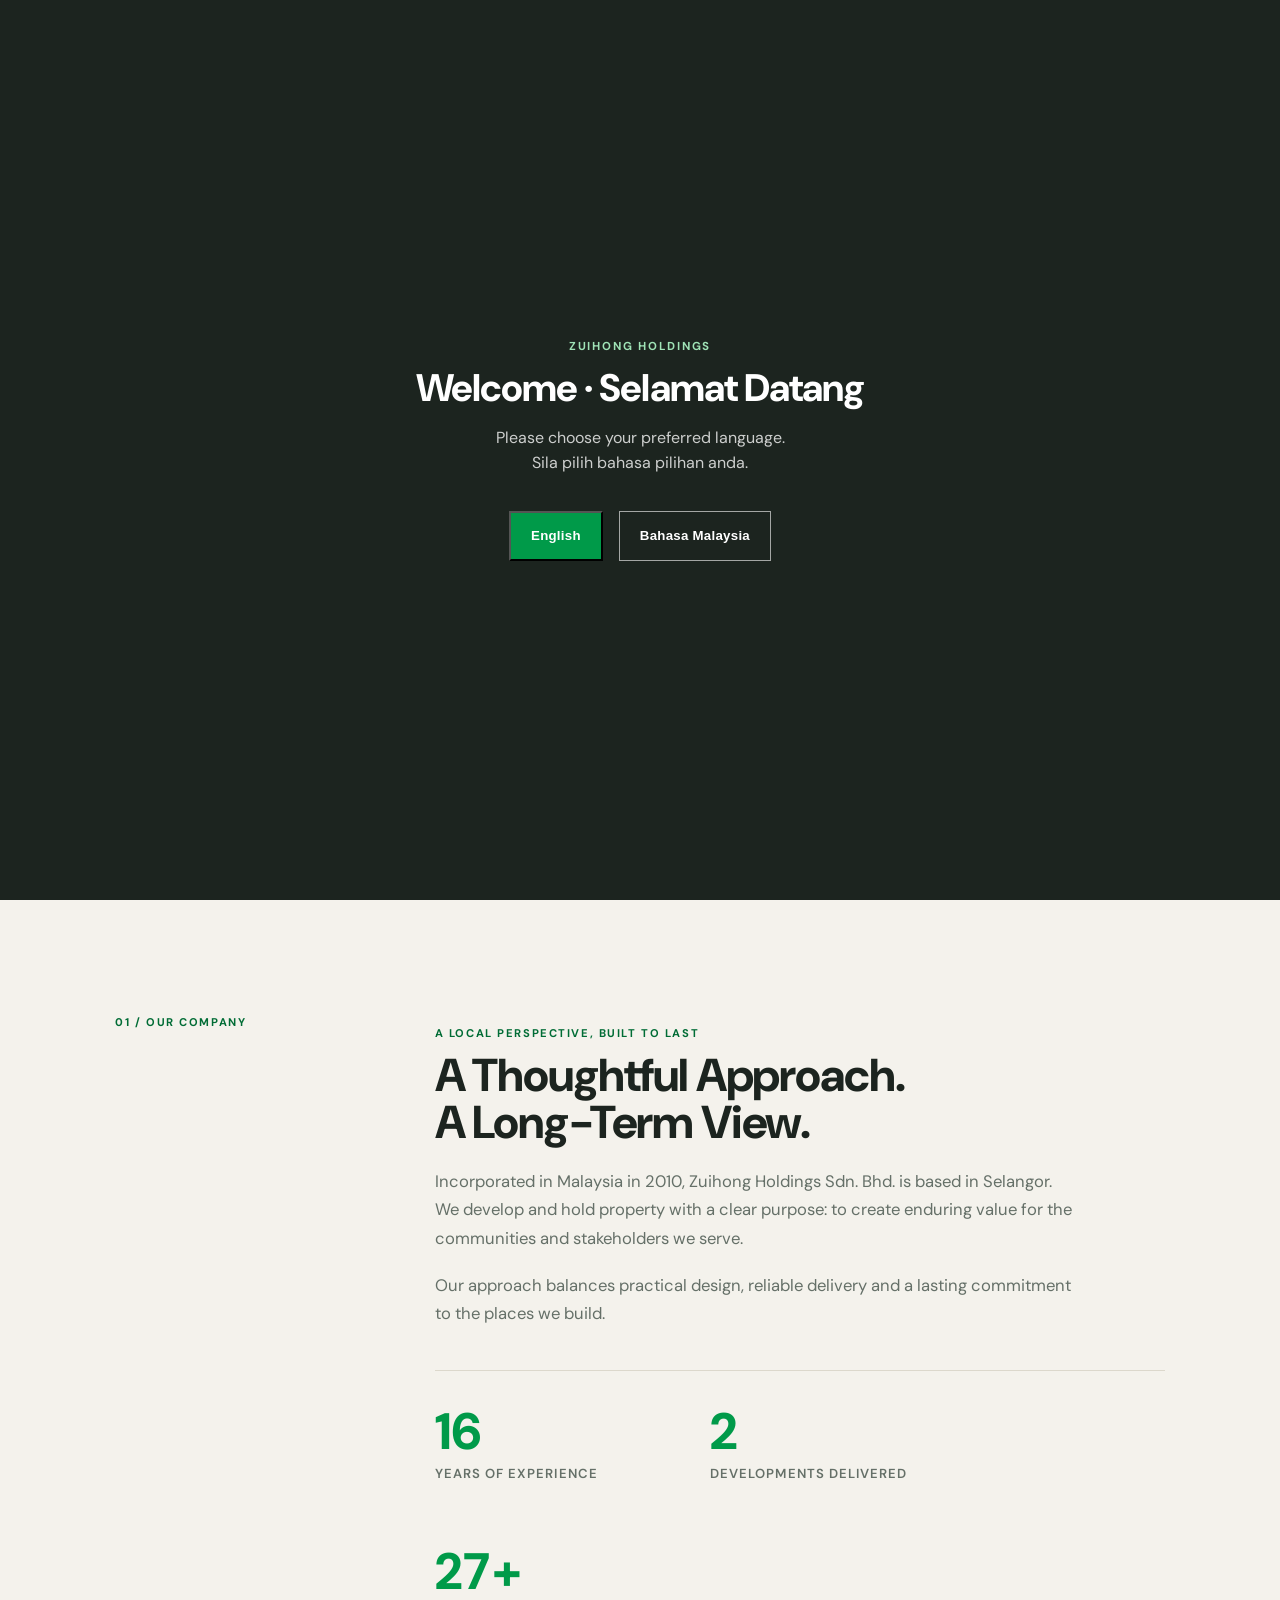
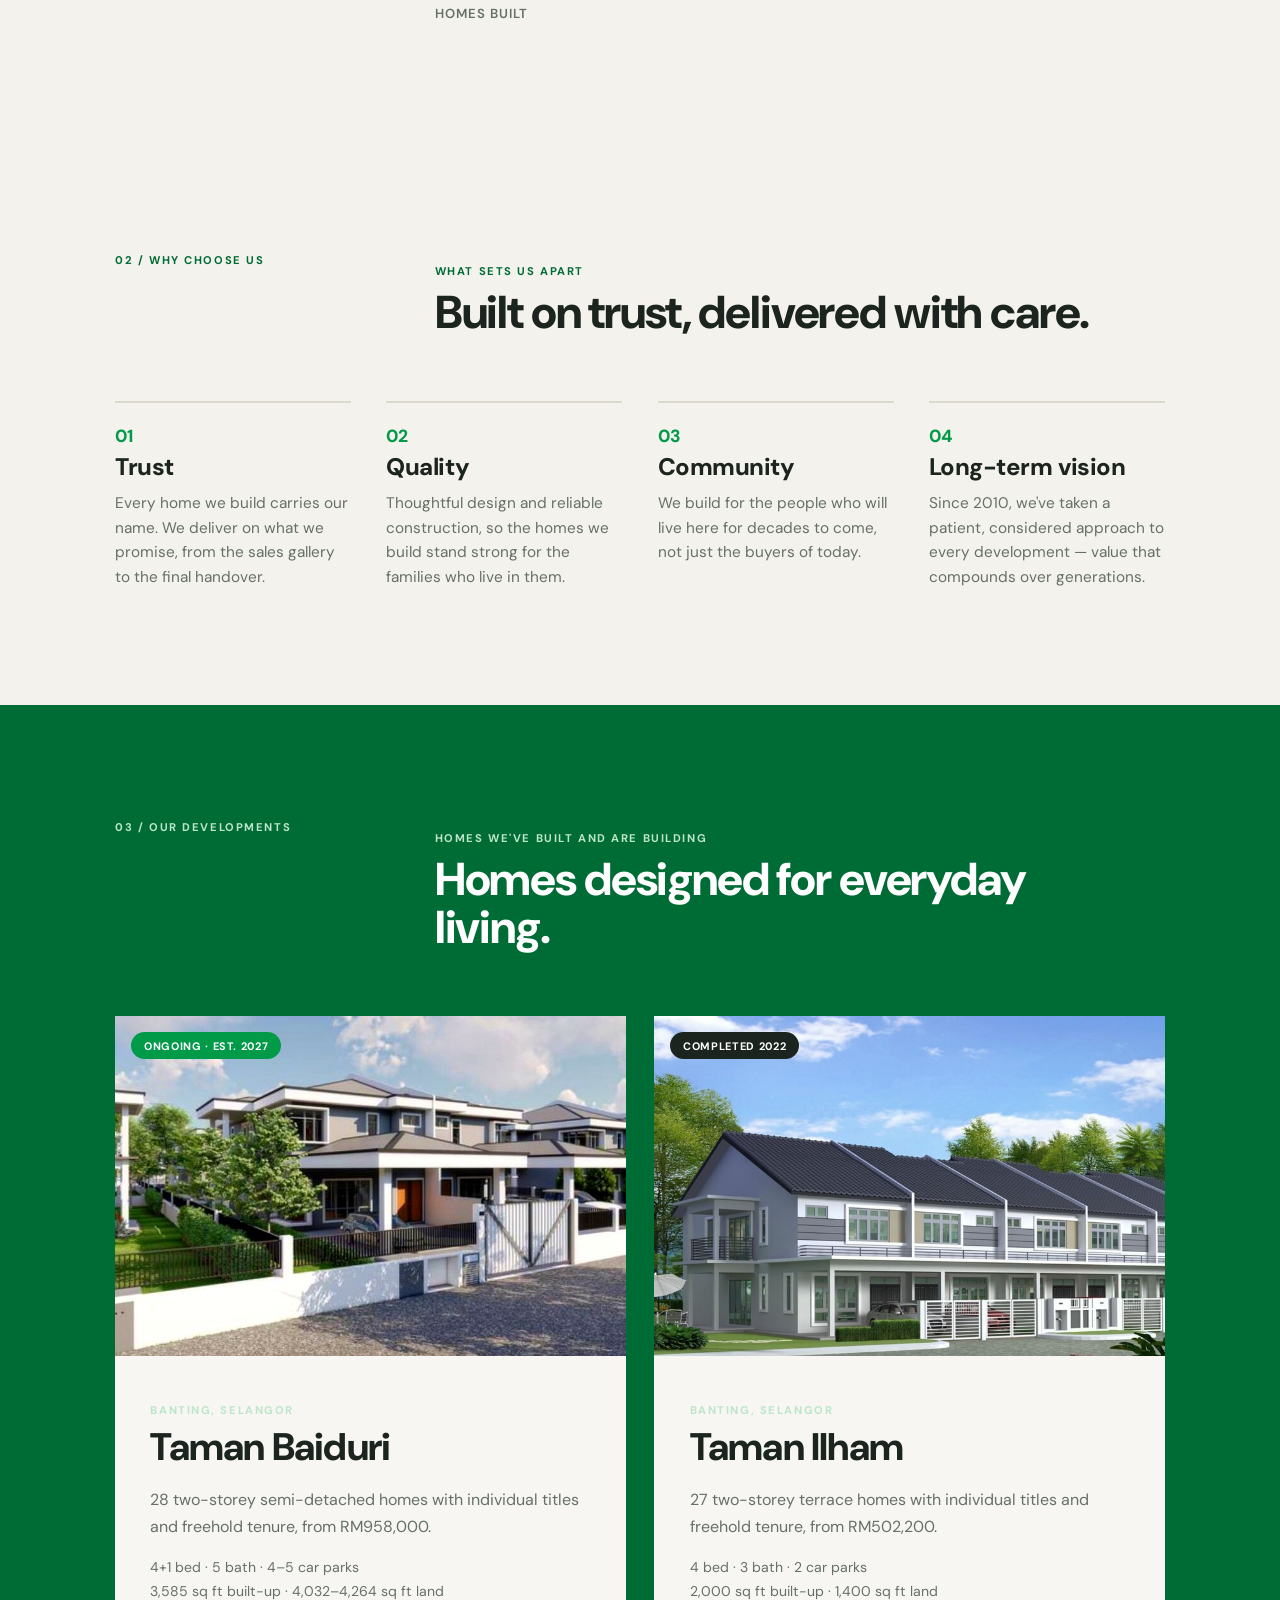
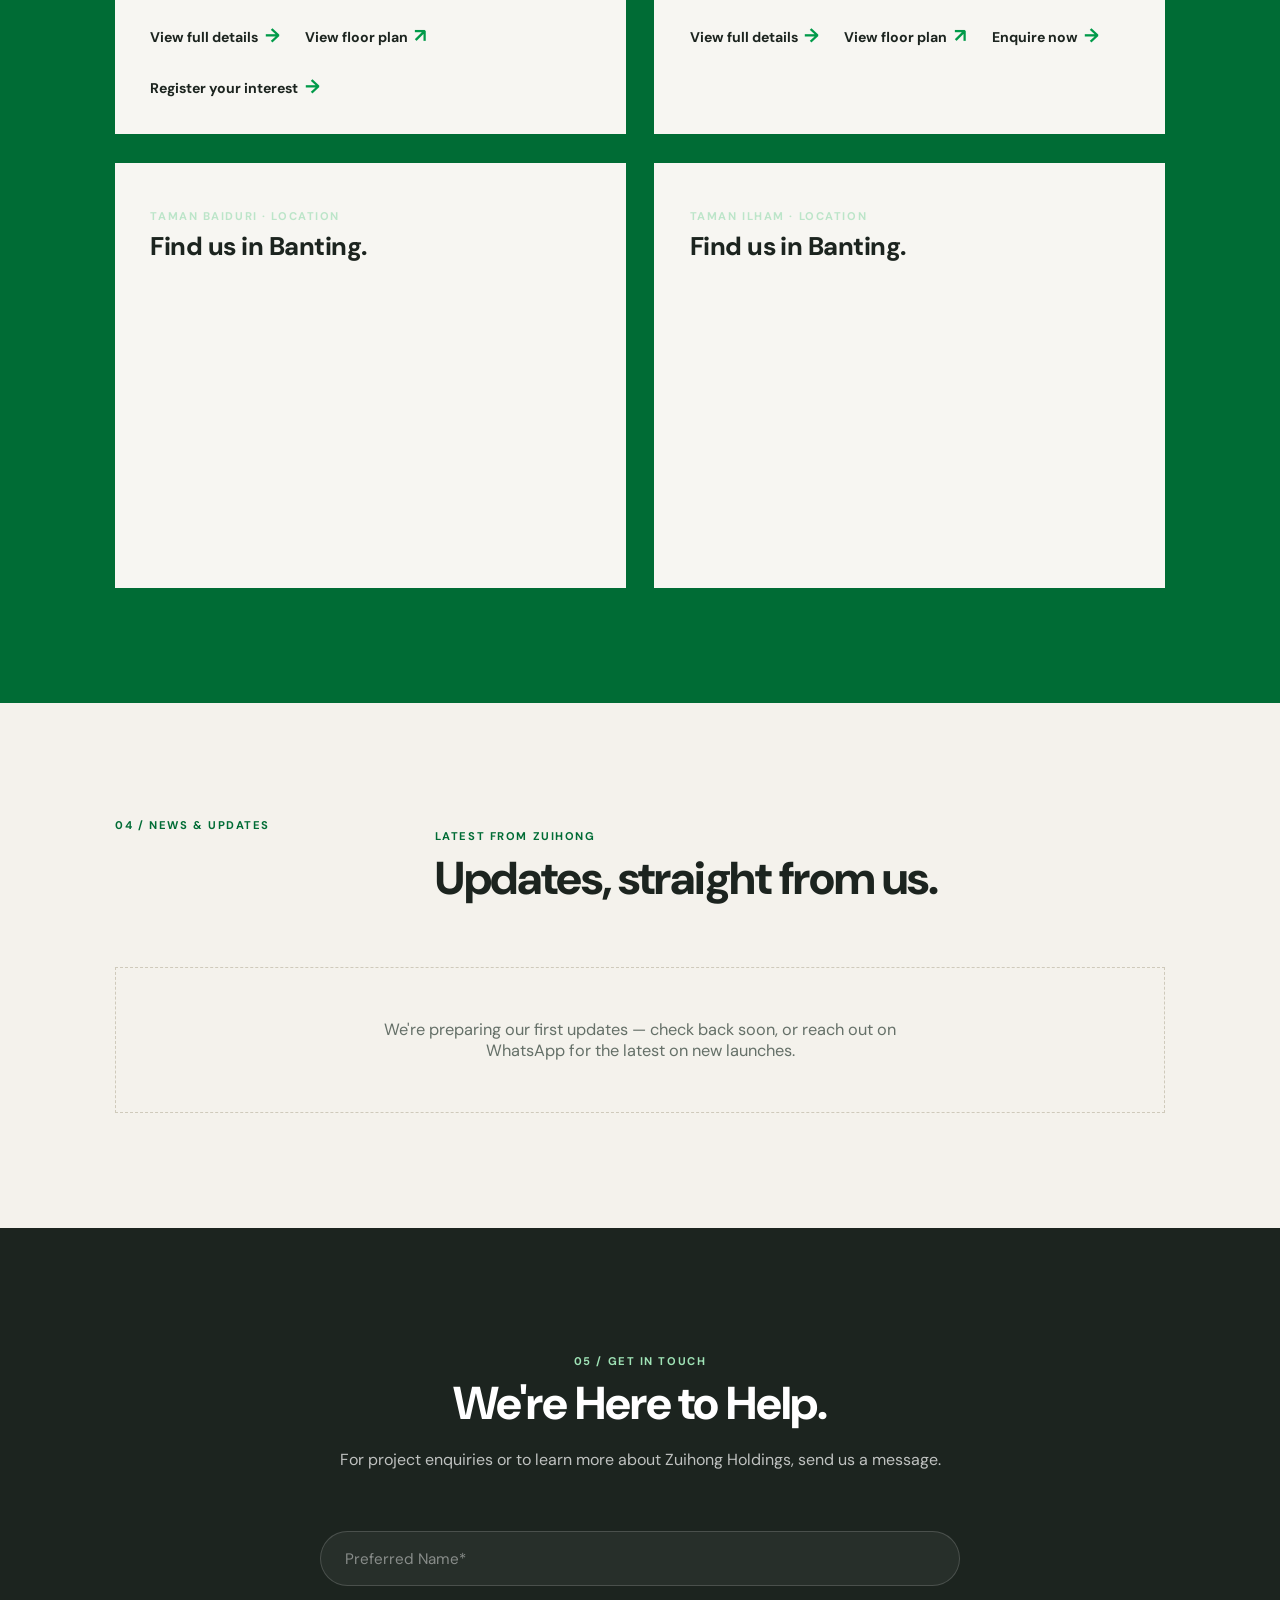
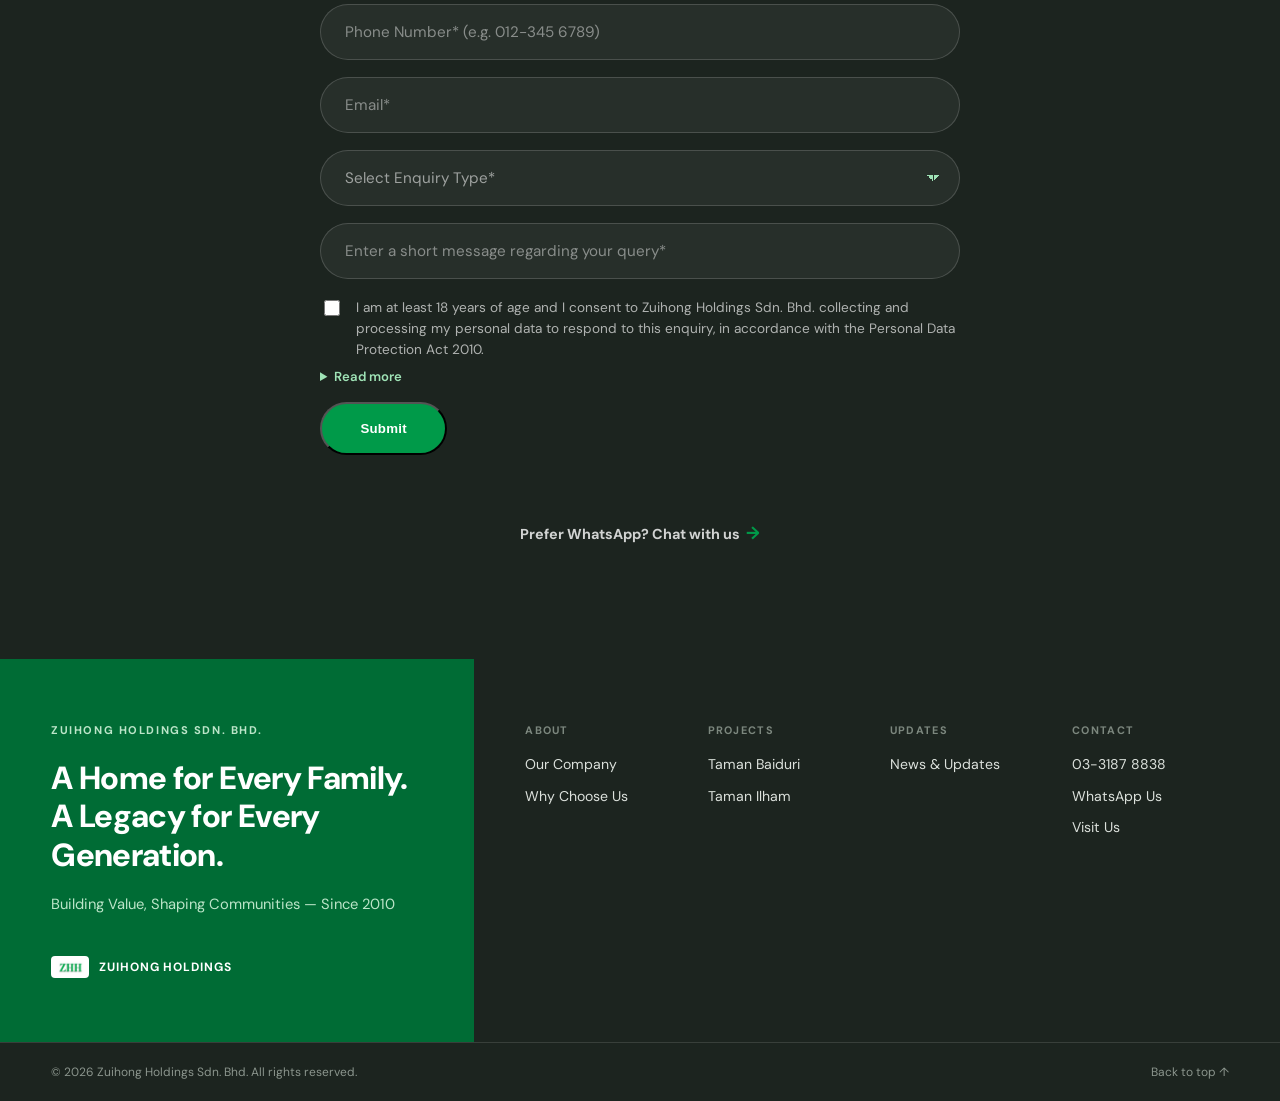
==== commit 84cd6236: "Add dedicated project pages for Taman Baiduri and Taman Ilham Each page covers overview, unit types," ====
--- a/index.html
+++ b/index.html
@@ -27,7 +27,7 @@
 
     <header class="site-header">
       <a class="brand" href="#home" aria-label="Zuihong Holdings home">
-        <img src="zhh-logo.png" alt="ZHH" />
+        <img src="zhh-logo.png" alt="ZHH" width="252" height="118" />
         <span>Zuihong Holdings<br /><small>Sdn. Bhd.</small></span>
       </a>
       <button class="menu-toggle" aria-label="Open navigation" aria-expanded="false">☰</button>
@@ -122,38 +122,40 @@
         </div>
         <div class="project-grid">
           <article class="project-card reveal" id="taman-baiduri">
-            <div class="project-media">
-              <img src="taman-baiduri-card.jpg" alt="Taman Baiduri two-storey semi-detached homes" />
+            <a class="project-media" href="taman-baiduri.html">
+              <img src="taman-baiduri-card.jpg" alt="Taman Baiduri two-storey semi-detached homes" width="1160" height="540" loading="lazy" />
               <span class="status-badge status-ongoing" data-i18n="baiduri.badge">Ongoing · Est. 2027</span>
-            </div>
+            </a>
             <div class="project-info">
               <p class="eyebrow">Banting, Selangor</p>
-              <h3>Taman Baiduri</h3>
+              <h3><a href="taman-baiduri.html">Taman Baiduri</a></h3>
               <p data-i18n="baiduri.desc">28 two-storey semi-detached homes with individual titles and freehold tenure, from RM958,000.</p>
               <ul class="project-specs">
                 <li data-i18n="baiduri.spec1">4+1 bed · 5 bath · 4–5 car parks</li>
                 <li data-i18n="baiduri.spec2">3,585 sq ft built-up · 4,032–4,264 sq ft land</li>
               </ul>
               <div class="project-links">
+                <a class="text-link" href="taman-baiduri.html" data-i18n="detail.viewDetails">View full details <span>→</span></a>
                 <a class="text-link" href="taman-baiduri-floorplan.jpg" target="_blank" rel="noopener" data-i18n="baiduri.viewFloorPlan">View floor plan <span>↗</span></a>
                 <a class="text-link" href="#contact" data-i18n="baiduri.register">Register your interest <span>→</span></a>
               </div>
             </div>
           </article>
           <article class="project-card reveal" id="taman-ilham">
-            <div class="project-media">
-              <img src="taman-ilham.jpg" alt="Taman Ilham two-storey terrace homes" />
+            <a class="project-media" href="taman-ilham.html">
+              <img src="taman-ilham.jpg" alt="Taman Ilham two-storey terrace homes" width="800" height="600" loading="lazy" />
               <span class="status-badge status-completed" data-i18n="ilham.badge">Completed 2022</span>
-            </div>
+            </a>
             <div class="project-info">
               <p class="eyebrow">Banting, Selangor</p>
-              <h3>Taman Ilham</h3>
+              <h3><a href="taman-ilham.html">Taman Ilham</a></h3>
               <p data-i18n="ilham.desc">27 two-storey terrace homes with individual titles and freehold tenure, from RM502,200.</p>
               <ul class="project-specs">
                 <li data-i18n="ilham.spec1">4 bed · 3 bath · 2 car parks</li>
                 <li data-i18n="ilham.spec2">2,000 sq ft built-up · 1,400 sq ft land</li>
               </ul>
               <div class="project-links">
+                <a class="text-link" href="taman-ilham.html" data-i18n="detail.viewDetails">View full details <span>→</span></a>
                 <a class="text-link" href="taman-ilham-floorplan.png" target="_blank" rel="noopener" data-i18n="ilham.viewFloorPlan">View floor plan <span>↗</span></a>
                 <a class="text-link" href="#contact" data-i18n="ilham.enquire">Enquire now <span>→</span></a>
               </div>
@@ -245,7 +247,7 @@
           <h2 class="footer-tagline" data-i18n="footer.tagline">A Home for Every Family.<br />A Legacy for Every Generation.</h2>
           <p class="footer-sub" data-i18n="footer.sub">Building Value, Shaping Communities — Since 2010</p>
           <div class="footer-logo">
-            <img src="zhh-logo.png" alt="ZHH" />
+            <img src="zhh-logo.png" alt="ZHH" width="252" height="118" loading="lazy" />
             <span>Zuihong Holdings</span>
           </div>
         </div>
--- a/styles.css
+++ b/styles.css
@@ -63,8 +63,8 @@
 .projects { background: var(--deep-green); color: white; }.projects .section-label,.projects .eyebrow { color: #bce5c9; }.section-heading { display: grid; grid-template-columns: .65fr 1.65fr; gap: 2rem; margin-bottom: 2.8rem; }
 .project-grid { display: grid; grid-template-columns: repeat(2, 1fr); gap: 1.8rem; }
 .project-card { display: flex; flex-direction: column; background: #f7f6f2; color: var(--ink); }
-.project-media { position: relative; aspect-ratio: 3 / 2; }
-.project-media img { width: 100%; height: 100%; object-fit: cover; object-position: center 42%; display: block; }
+.project-media { position: relative; aspect-ratio: 3 / 2; display: block; }
+.project-media img { width: 100%; height: 100%; aspect-ratio: 3 / 2; object-fit: cover; object-position: center 42%; display: block; }
 .project-media-placeholder { display: flex; align-items: center; justify-content: center; background: repeating-linear-gradient(135deg, #e7e4da, #e7e4da 12px, #ddd9cc 12px, #ddd9cc 24px); }
 .project-media-placeholder span:not(.status-badge) { color: var(--muted); font-size: .85rem; font-weight: 600; letter-spacing: .04em; text-transform: uppercase; }
 .status-badge { position: absolute; top: 1rem; left: 1rem; padding: .4rem .8rem; border-radius: 999px; font-size: .68rem; font-weight: 700; letter-spacing: .06em; text-transform: uppercase; }
@@ -130,3 +130,57 @@
 @media (max-width: 520px) { .footer-links { grid-template-columns: 1fr 1fr; gap: 1.6rem 1rem; } }
 @media (max-width: 760px) { .site-header { height: 74px; }.brand span { display: none; }.brand img { width: 61px; } .menu-toggle { display: block; } nav { display: none; position: absolute; top: 74px; right: 1rem; left: 1rem; z-index: 5; padding: 1rem; background: white; box-shadow: 0 15px 35px rgba(0,0,0,.13); flex-direction: column; gap: .35rem; } nav.open { display: flex; } .hero { min-height: calc(100vh - 74px); }.hero-copy { padding: 5rem 1.4rem 6rem; }.hero-scrim { background: linear-gradient(180deg, rgba(8, 18, 11, .55) 0%, rgba(8, 18, 11, .72) 55%, rgba(8, 18, 11, .8) 100%); }.hero-dots { bottom: 1.6rem; }.hero-actions { flex-wrap: wrap; gap: 1.2rem; }.about,.section-heading { grid-template-columns: 1fr; gap: 1rem; }.section { padding: 4.3rem 1.4rem; }.contact { grid-template-columns: 1fr; }.contact-photo { min-height: 330px; }.contact-content { padding: 4.3rem 1.4rem; } .footer-bottom { flex-direction: column; align-items: flex-start; } .why-us .pillars { grid-template-columns: 1fr 1fr; gap: 1.8rem 1.4rem; } .project-grid { grid-template-columns: 1fr; } .lang-switch { align-self: flex-start; margin-top: .3rem; } }
 @media (max-width: 520px) { .why-us .pillars { grid-template-columns: 1fr; } }
+
+/* --- Project detail pages (taman-baiduri.html / taman-ilham.html) --- */
+.breadcrumb { padding: 1.1rem clamp(1.4rem, 9vw, 10rem) 0; font-size: .8rem; color: var(--muted); }
+.breadcrumb a:hover { color: var(--deep-green); }
+.breadcrumb span { padding: 0 .5rem; }
+
+.detail-hero { position: relative; margin-top: 1.1rem; overflow: hidden; height: clamp(320px, 46vw, 520px); background: #12160f; }
+.detail-hero img { width: 100%; height: 100%; object-fit: cover; display: block; }
+.detail-hero-scrim { position: absolute; inset: 0; background: linear-gradient(0deg, rgba(8, 18, 11, .88) 0%, rgba(8, 18, 11, .35) 55%, rgba(8, 18, 11, .1) 100%); }
+.detail-hero-copy { position: absolute; left: 0; right: 0; bottom: 0; padding: clamp(1.6rem, 5vw, 2.6rem) clamp(1.4rem, 9vw, 10rem) clamp(1.8rem, 4vw, 2.6rem); color: white; }
+.detail-hero .status-badge { position: static; display: inline-block; margin-bottom: 1rem; }
+.detail-hero-copy .eyebrow { color: #9fe3b6; }
+.detail-hero-copy h1 { color: white; font-size: clamp(2rem, 4vw, 3.4rem); margin: .3rem 0 .5rem; }
+.detail-price { font-size: clamp(1.1rem, 2vw, 1.5rem); font-weight: 800; color: #6ee79b; }
+
+.quick-facts { display: grid; grid-template-columns: repeat(auto-fit, minmax(140px, 1fr)); gap: 1.6rem 1.2rem; background: #f7f6f2; padding: clamp(1.6rem, 3vw, 2.2rem) clamp(1.4rem, 9vw, 10rem); }
+.quick-fact dt { text-transform: uppercase; font-size: .66rem; letter-spacing: .08em; font-weight: 700; color: var(--muted); margin: 0 0 .4rem; }
+.quick-fact dd { margin: 0; font-size: 1.02rem; font-weight: 700; }
+
+.detail-section { padding: clamp(3rem, 6vw, 5rem) clamp(1.4rem, 9vw, 10rem); border-top: 1px solid #e4e0d3; }
+.detail-section h2 { font-size: clamp(1.6rem, 2.4vw, 2.2rem); margin: .4rem 0 1rem; }
+.detail-section .body-copy { max-width: 760px; }
+
+.unit-table { width: 100%; border-collapse: collapse; margin-top: 1.6rem; }
+.unit-table th, .unit-table td { text-align: left; padding: .9rem 1rem; border-bottom: 1px solid #e4e0d3; font-size: .92rem; }
+.unit-table th:first-child, .unit-table td:first-child { padding-left: 0; }
+.unit-table th { text-transform: uppercase; font-size: .66rem; letter-spacing: .08em; color: var(--muted); font-weight: 700; }
+.unit-table td.price { font-weight: 800; color: var(--deep-green); }
+.unit-table-wrap { overflow-x: auto; }
+
+.fact-sheet { list-style: none; margin: 1.6rem 0 0; padding: 0; max-width: 640px; }
+.fact-sheet li { display: flex; justify-content: space-between; gap: 1rem; padding: .8rem 0; border-bottom: 1px solid #e4e0d3; }
+.fact-sheet li span:first-child { color: var(--muted); font-size: .9rem; }
+.fact-sheet li span:last-child { font-weight: 700; font-size: .92rem; text-align: right; }
+
+.amenities-grid { display: grid; grid-template-columns: repeat(auto-fit, minmax(220px, 1fr)); gap: 2rem 2.4rem; margin-top: 1.8rem; }
+.amenity-col h3 { font-size: 1.02rem; margin: 0 0 .8rem; }
+.amenity-col ul { list-style: none; margin: 0; padding: 0; }
+.amenity-col li { display: flex; justify-content: space-between; gap: .6rem; padding: .55rem 0; border-bottom: 1px dashed #dcd8cc; color: var(--ink); font-size: .88rem; }
+.amenity-col li em { color: var(--muted); font-style: normal; white-space: nowrap; padding-left: .8rem; }
+
+.travel-times { display: flex; flex-wrap: wrap; gap: 1.4rem 2.6rem; margin-top: 2rem; padding-top: 1.8rem; border-top: 1px solid #e4e0d3; }
+.travel-time strong { display: block; font-size: 1.5rem; color: var(--green); }
+.travel-time span { color: var(--muted); font-size: .84rem; }
+
+.detail-cta { background: var(--deep-green); color: white; text-align: center; padding: clamp(3rem, 6vw, 4.5rem) clamp(1.4rem, 9vw, 10rem); }
+.detail-cta h2 { color: white; }
+.detail-cta .button-solid { border-radius: 999px; padding: 1.05rem 2.4rem; margin-top: .6rem; }
+.detail-cta .whatsapp-alt { display: block; margin-top: 1.4rem; }
+
+.other-project { display: flex; align-items: center; justify-content: space-between; flex-wrap: wrap; gap: .8rem 1.4rem; padding: 1.4rem clamp(1.4rem, 9vw, 10rem); background: #f7f6f2; font-size: .92rem; font-weight: 700; }
+.other-project span { color: var(--muted); font-weight: 400; }
+
+@media (max-width: 760px) { .quick-facts { padding: 1.6rem 1.4rem; } .other-project { flex-direction: column; align-items: flex-start; } }
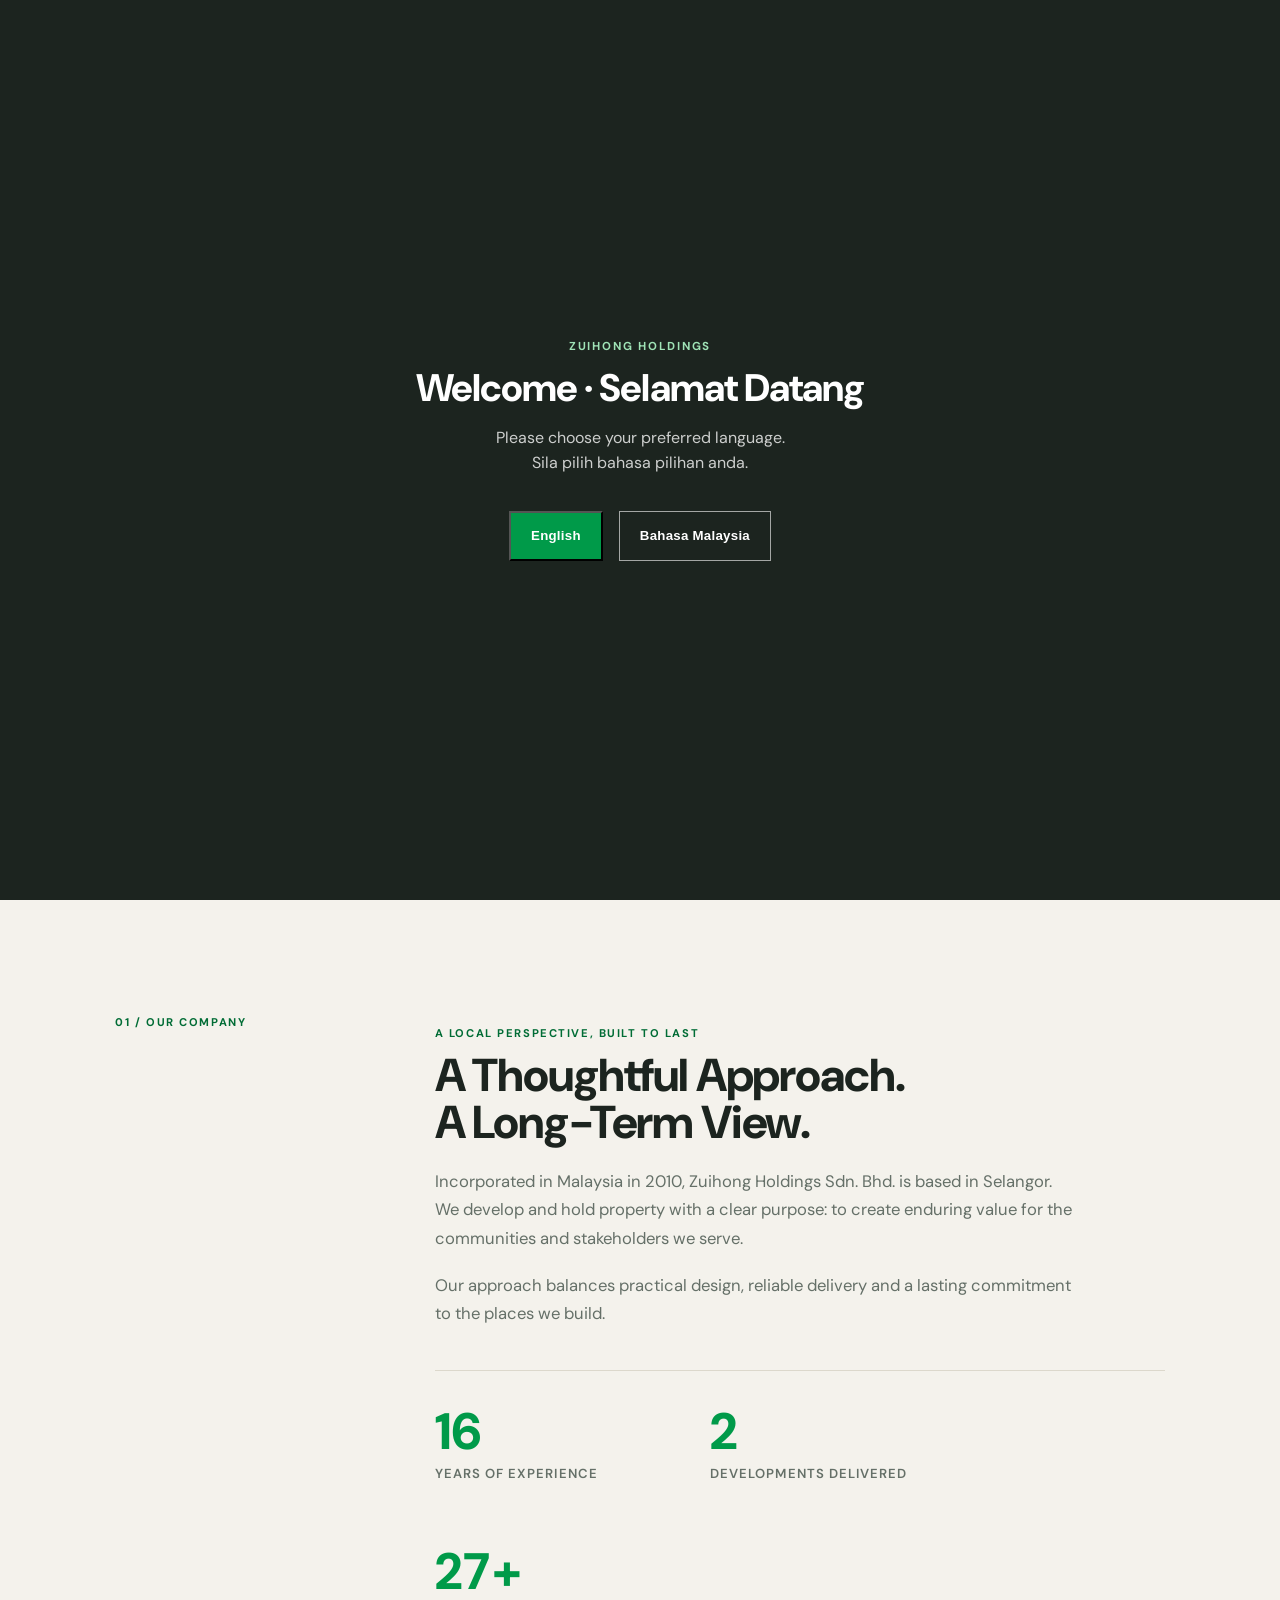
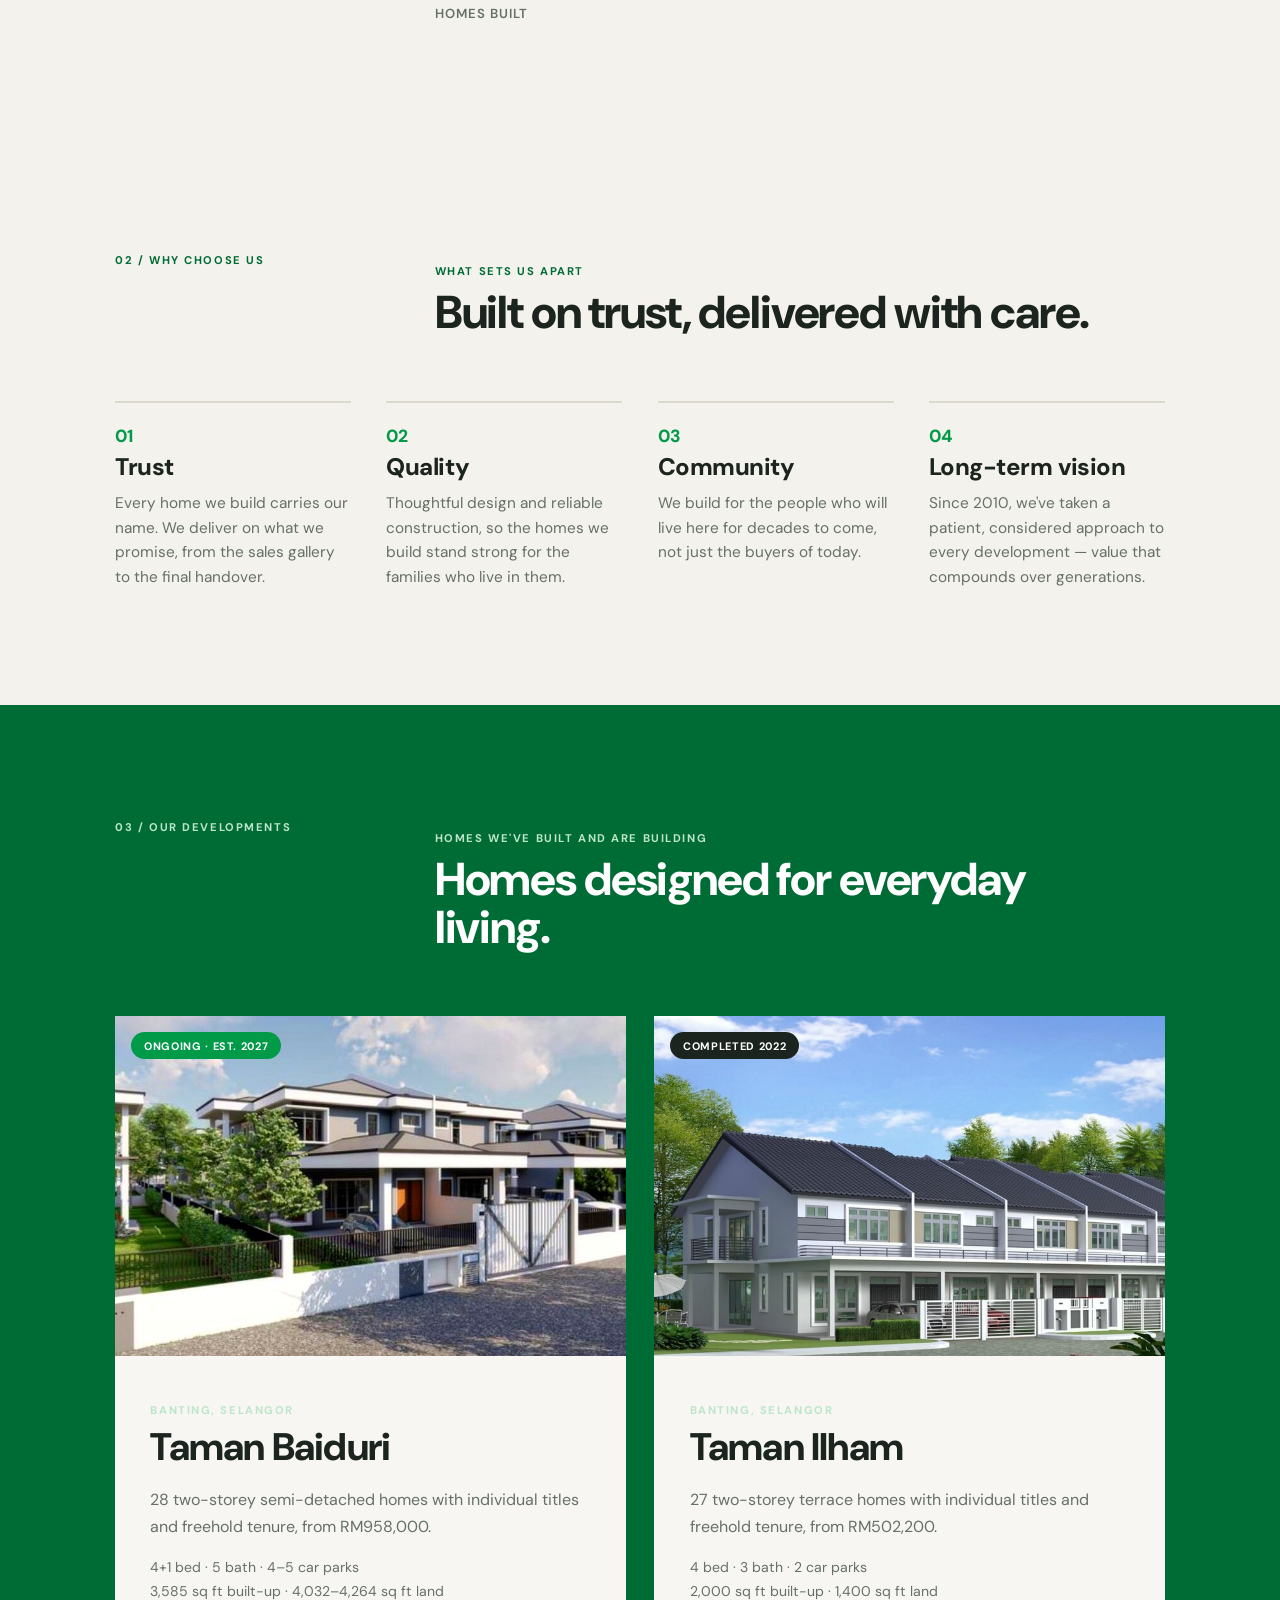
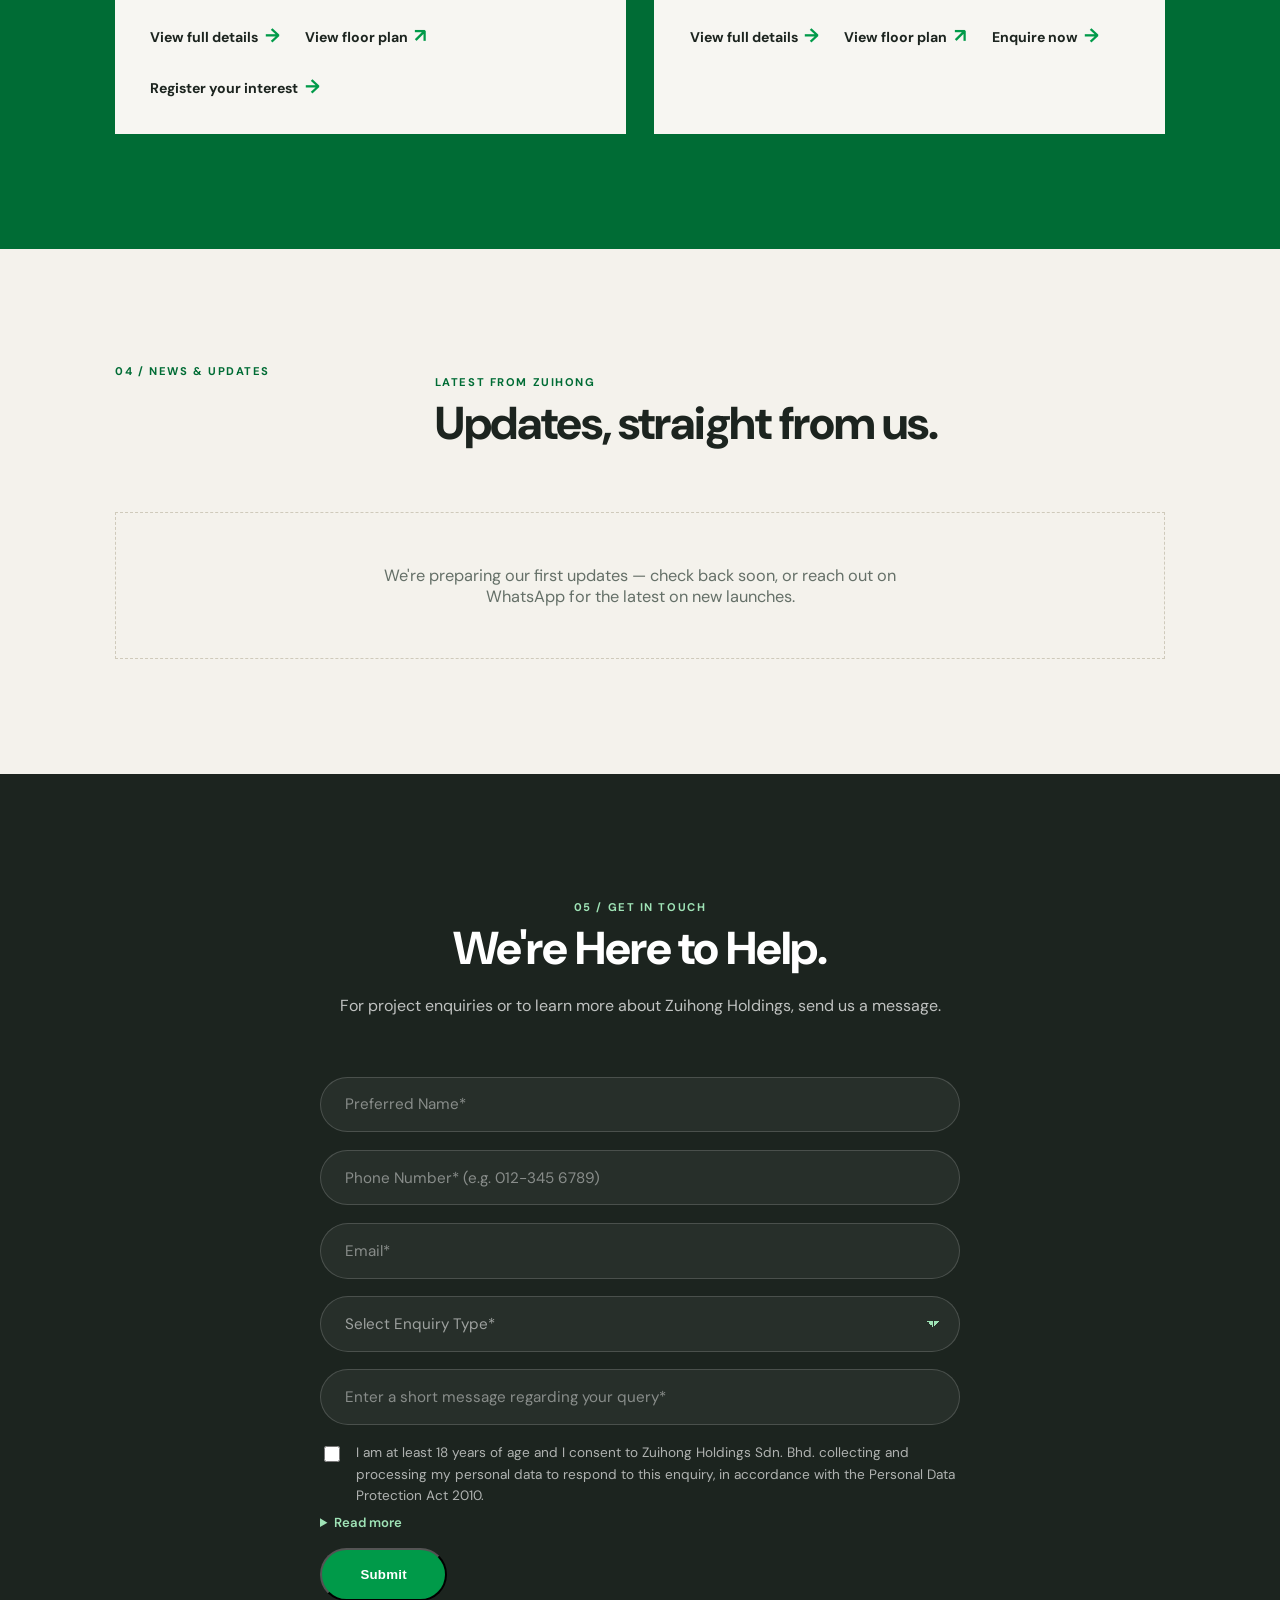
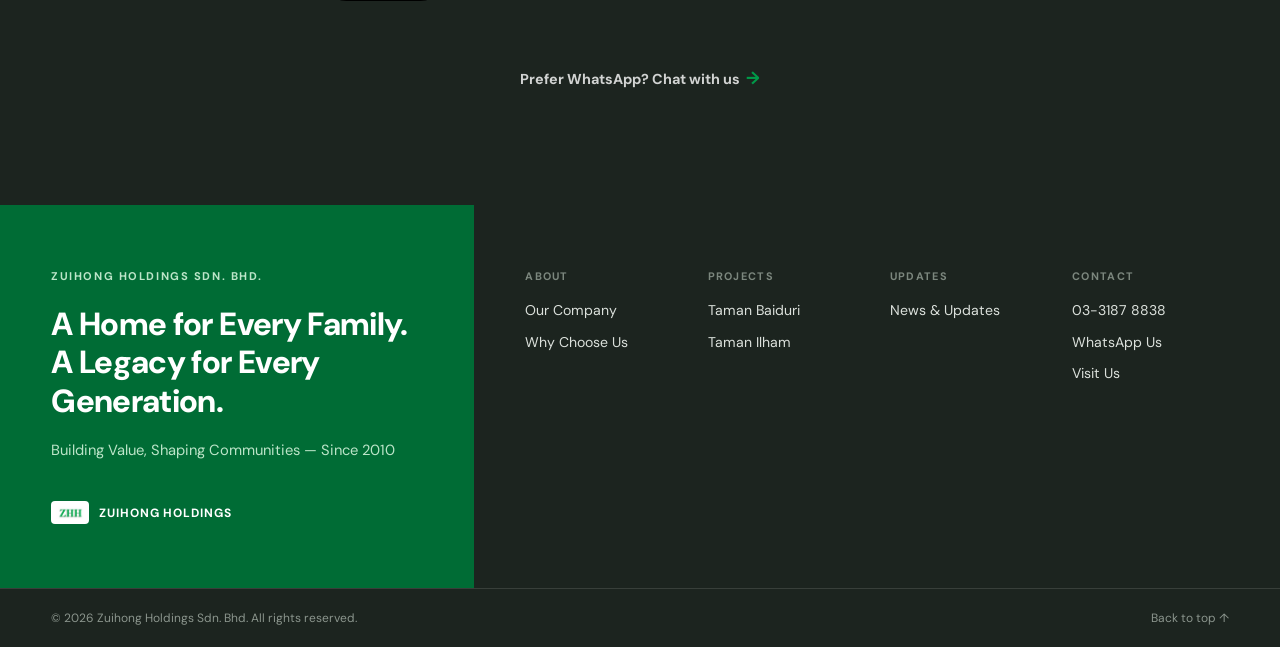
==== commit 65f39c13: "Remove homepage location maps, now covered on project detail pages Each project page has its own Loc" ====
--- a/index.html
+++ b/index.html
@@ -162,32 +162,6 @@
             </div>
           </article>
         </div>
-        <div class="project-locations">
-          <div class="project-location reveal">
-            <p class="eyebrow" data-i18n="location.baiduriLabel">Taman Baiduri · Location</p>
-            <h3 data-i18n="location.findUs">Find us in Banting.</h3>
-            <div class="map-embed">
-              <iframe
-                src="https://www.google.com/maps?q=Taman+Baiduri,+Banting,+Selangor,+Malaysia&output=embed"
-                title="Map showing Taman Baiduri in Banting, Selangor"
-                loading="lazy"
-                referrerpolicy="no-referrer-when-downgrade"
-              ></iframe>
-            </div>
-          </div>
-          <div class="project-location reveal">
-            <p class="eyebrow" data-i18n="location.ilhamLabel">Taman Ilham · Location</p>
-            <h3 data-i18n="location.findUs">Find us in Banting.</h3>
-            <div class="map-embed">
-              <iframe
-                src="https://www.google.com/maps?q=Taman+Ilham,+Banting,+Selangor,+Malaysia&output=embed"
-                title="Map showing Taman Ilham in Banting, Selangor"
-                loading="lazy"
-                referrerpolicy="no-referrer-when-downgrade"
-              ></iframe>
-            </div>
-          </div>
-        </div>
       </section>
 
       <section class="news section" id="news">
--- a/styles.css
+++ b/styles.css
@@ -74,12 +74,9 @@
 .project-info > p:not(.eyebrow) { color: var(--muted); line-height: 1.65; }
 .project-specs { list-style: none; margin: 0 0 1.2rem; padding: 0; color: var(--muted); font-size: .88rem; line-height: 1.7; }
 .project-links { display: flex; flex-wrap: wrap; gap: 1.6rem; }
-.project-locations { display: grid; grid-template-columns: repeat(2, 1fr); gap: 1.8rem; margin-top: 1.8rem; }
-.project-location { background: #f7f6f2; color: var(--ink); padding: clamp(1.6rem, 3vw, 2.2rem); }
-.project-location h3 { font-size: 1.6rem; margin: .4rem 0 1.2rem; }
 .map-embed { position: relative; padding-top: 62%; overflow: hidden; }
 .map-embed iframe { position: absolute; inset: 0; width: 100%; height: 100%; border: 0; }
-@media (max-width: 760px) { .project-locations { grid-template-columns: 1fr; } .map-embed { padding-top: 66%; } }
+@media (max-width: 760px) { .map-embed { padding-top: 66%; } }
 
 .news .news-empty { border: 1px dashed #cfcabb; padding: clamp(2rem, 4vw, 3.2rem); text-align: center; }
 .news .news-empty p { margin: 0; color: var(--muted); font-size: 1.02rem; max-width: 520px; margin-inline: auto; }
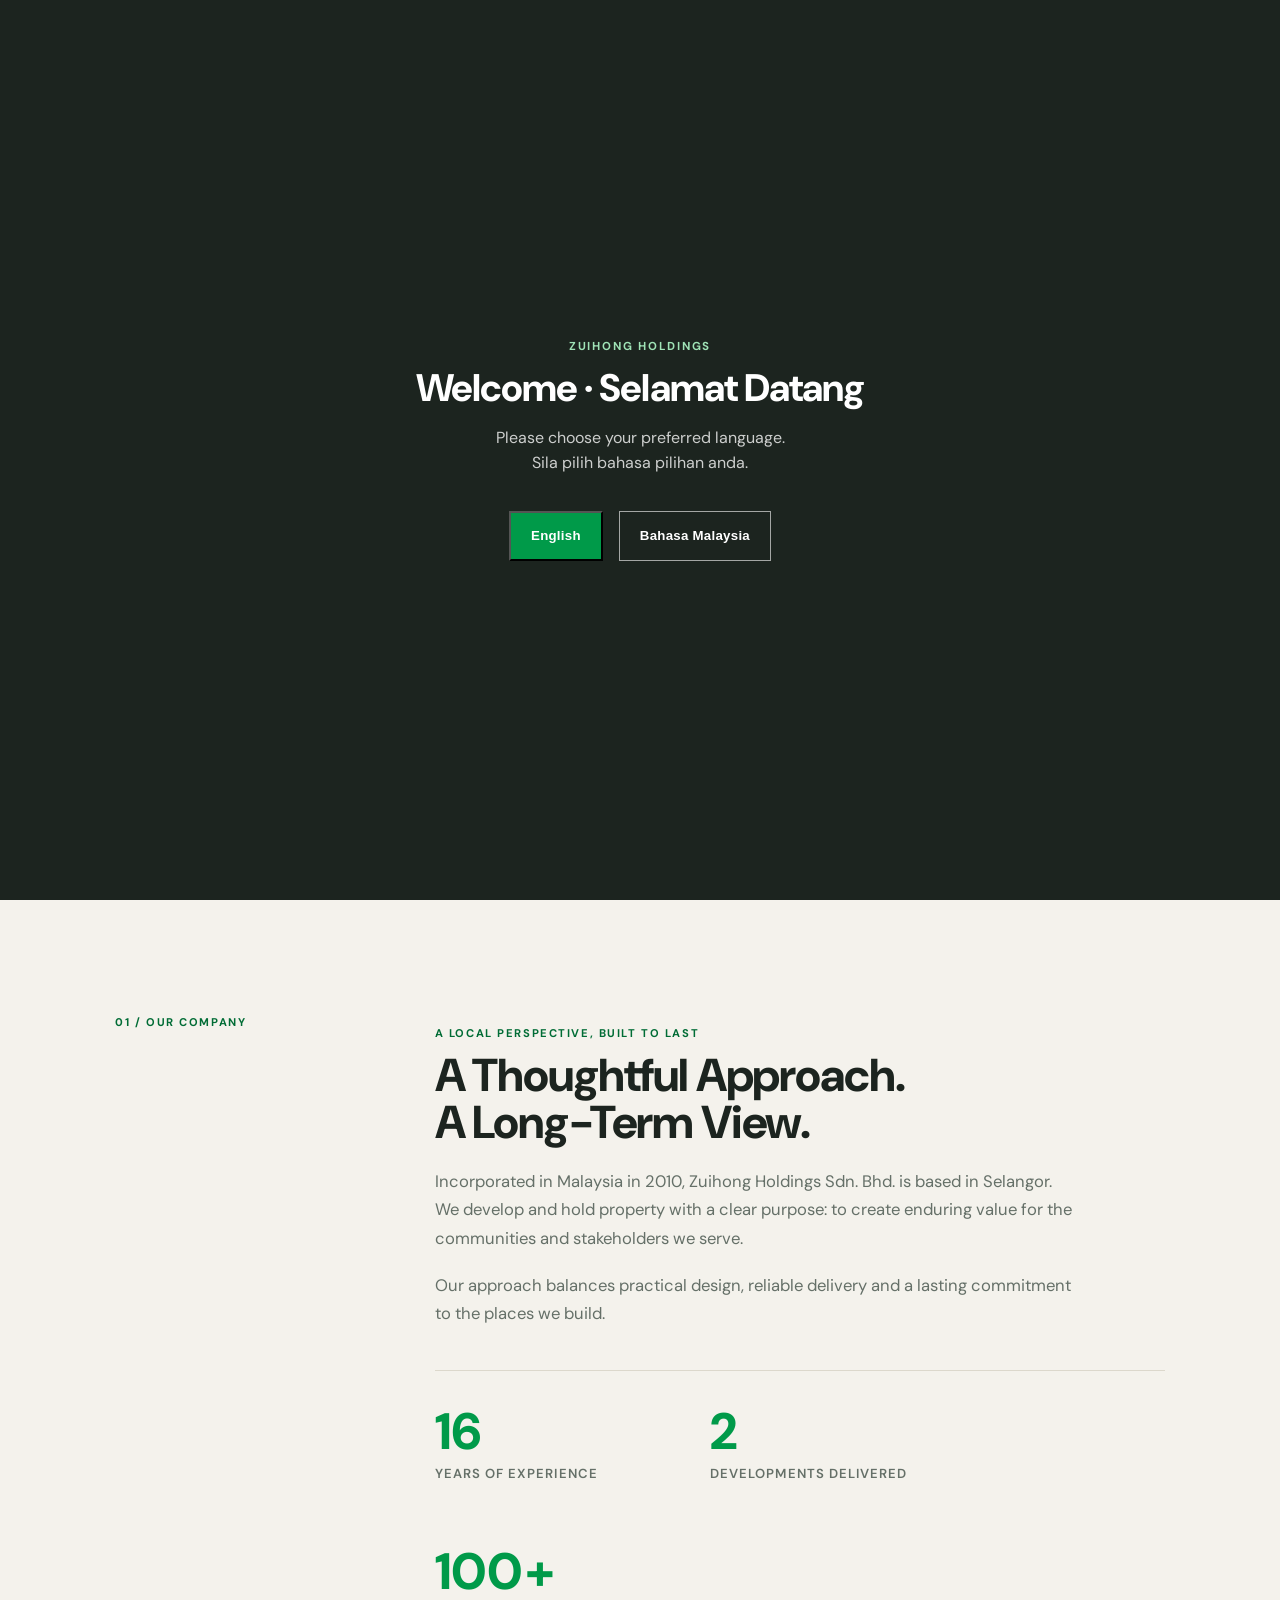
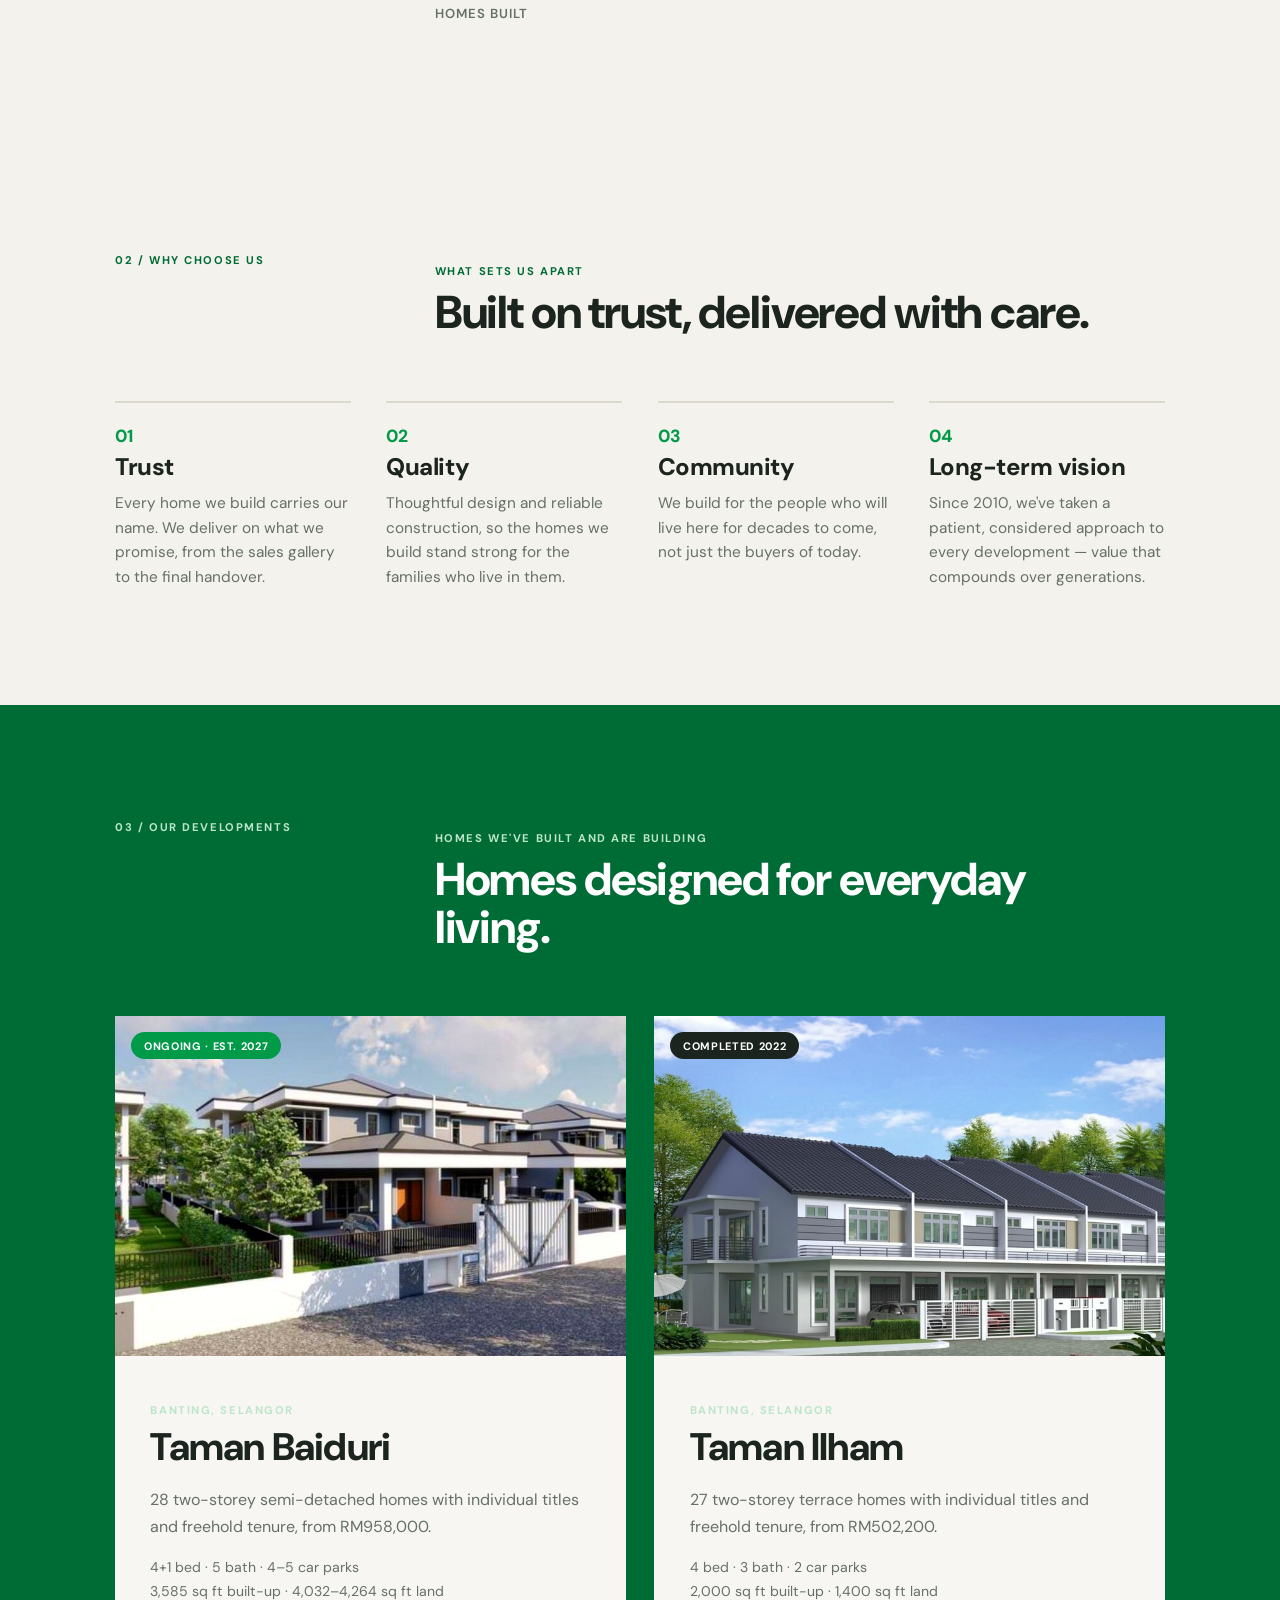
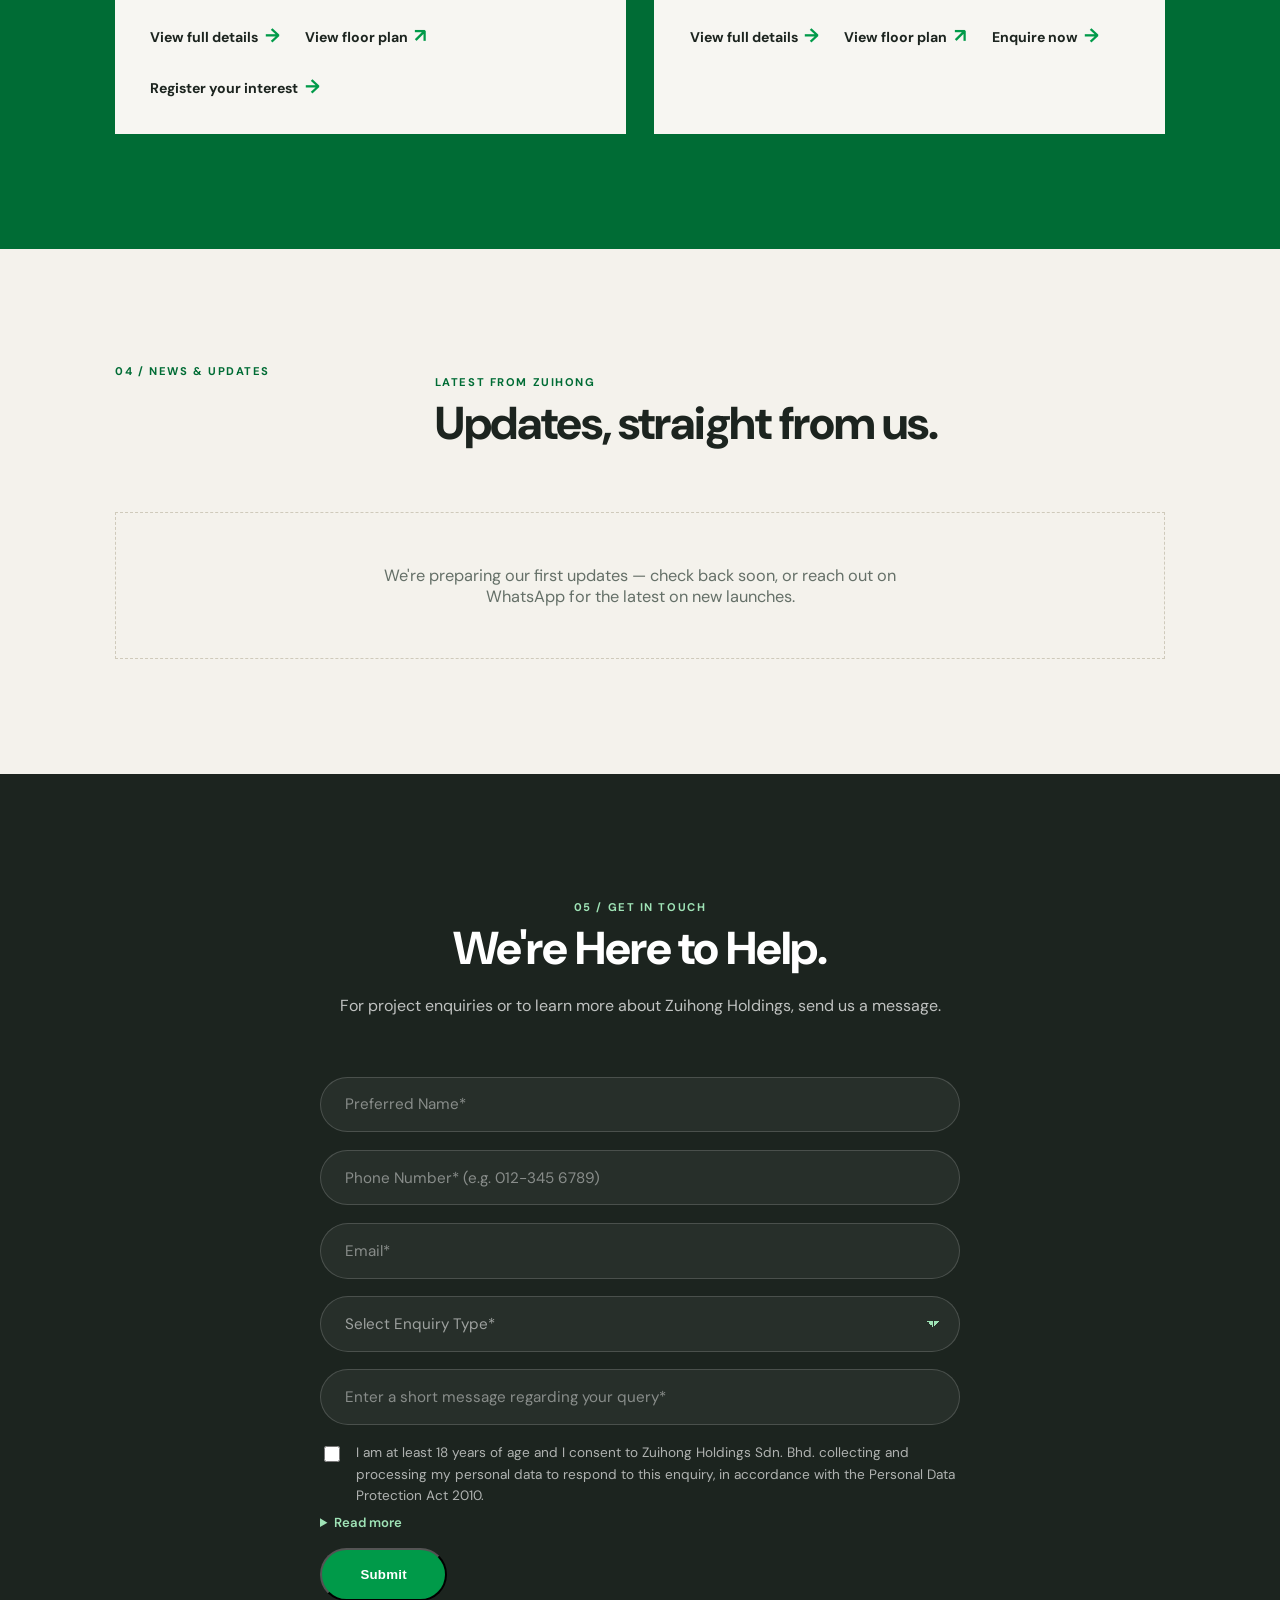
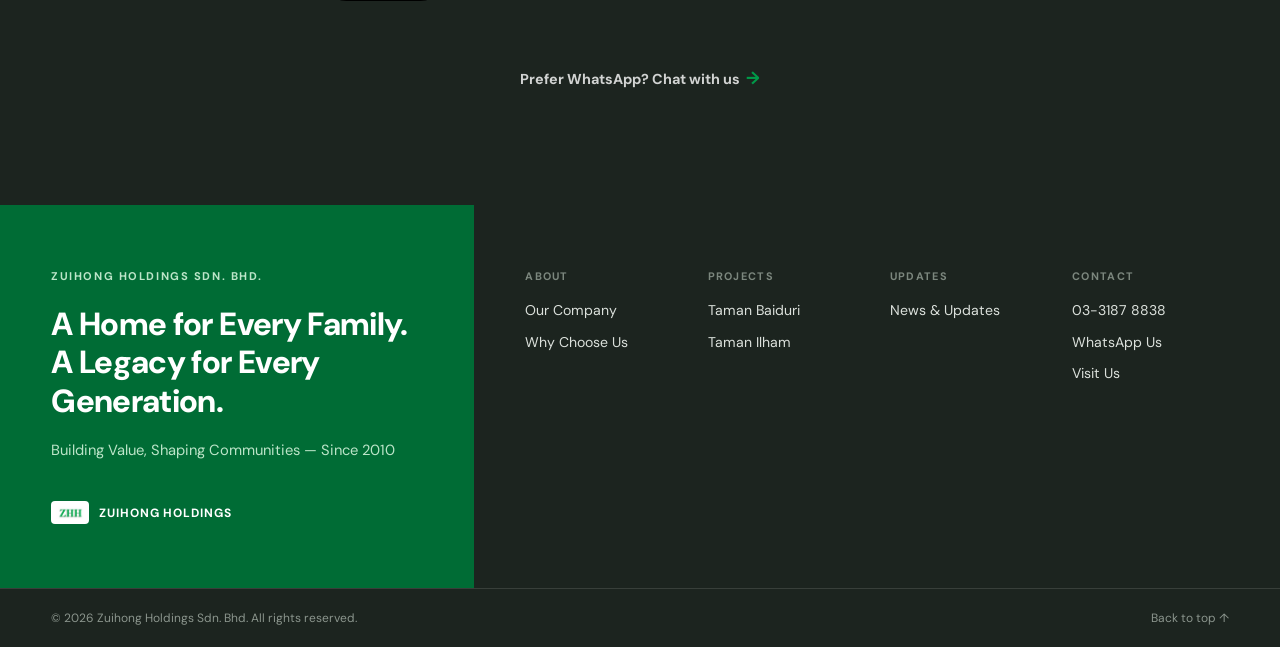
==== commit b65f6290: "Update homes built stat to 100+" ====
--- a/index.html
+++ b/index.html
@@ -79,7 +79,7 @@
               <p data-i18n="stats.developments">Developments delivered</p>
             </div>
             <div class="stat">
-              <span class="stat-number" data-target="27">0</span><span class="stat-suffix">+</span>
+              <span class="stat-number" data-target="100">0</span><span class="stat-suffix">+</span>
               <p data-i18n="stats.homes">Homes built</p>
             </div>
           </div>
--- a/styles.css
+++ b/styles.css
@@ -26,7 +26,8 @@
 .menu-toggle { display: none; border: 0; background: none; font-size: 1.45rem; }
 .hero { position: relative; display: flex; align-items: center; min-height: calc(100vh - 88px); overflow: hidden; background: #12160f; isolation: isolate; }
 .hero-slides { position: absolute; inset: 0; z-index: -2; }
-.hero-slide { position: absolute; inset: 0; background-position: center; background-size: cover; opacity: 0; transition: opacity 1.5s ease-in-out, transform 8s linear; transform: scale(1); }
+.hero-slide { position: absolute; inset: 0; background-position: center; background-size: cover; background-attachment: fixed; opacity: 0; transition: opacity 1.5s ease-in-out, transform 8s linear; transform: scale(1); }
+@media (max-width: 760px) { .hero-slide { background-attachment: scroll; } }
 .hero-slide.is-active { opacity: 1; transform: scale(1.07); }
 .hero-scrim { position: absolute; inset: 0; z-index: -1; background: linear-gradient(90deg, rgba(8, 18, 11, .82) 0%, rgba(8, 18, 11, .62) 42%, rgba(8, 18, 11, .28) 75%, rgba(8, 18, 11, .34) 100%); }
 .hero-dots { position: absolute; left: 50%; bottom: 2.1rem; transform: translateX(-50%); display: flex; gap: .6rem; z-index: 2; }
